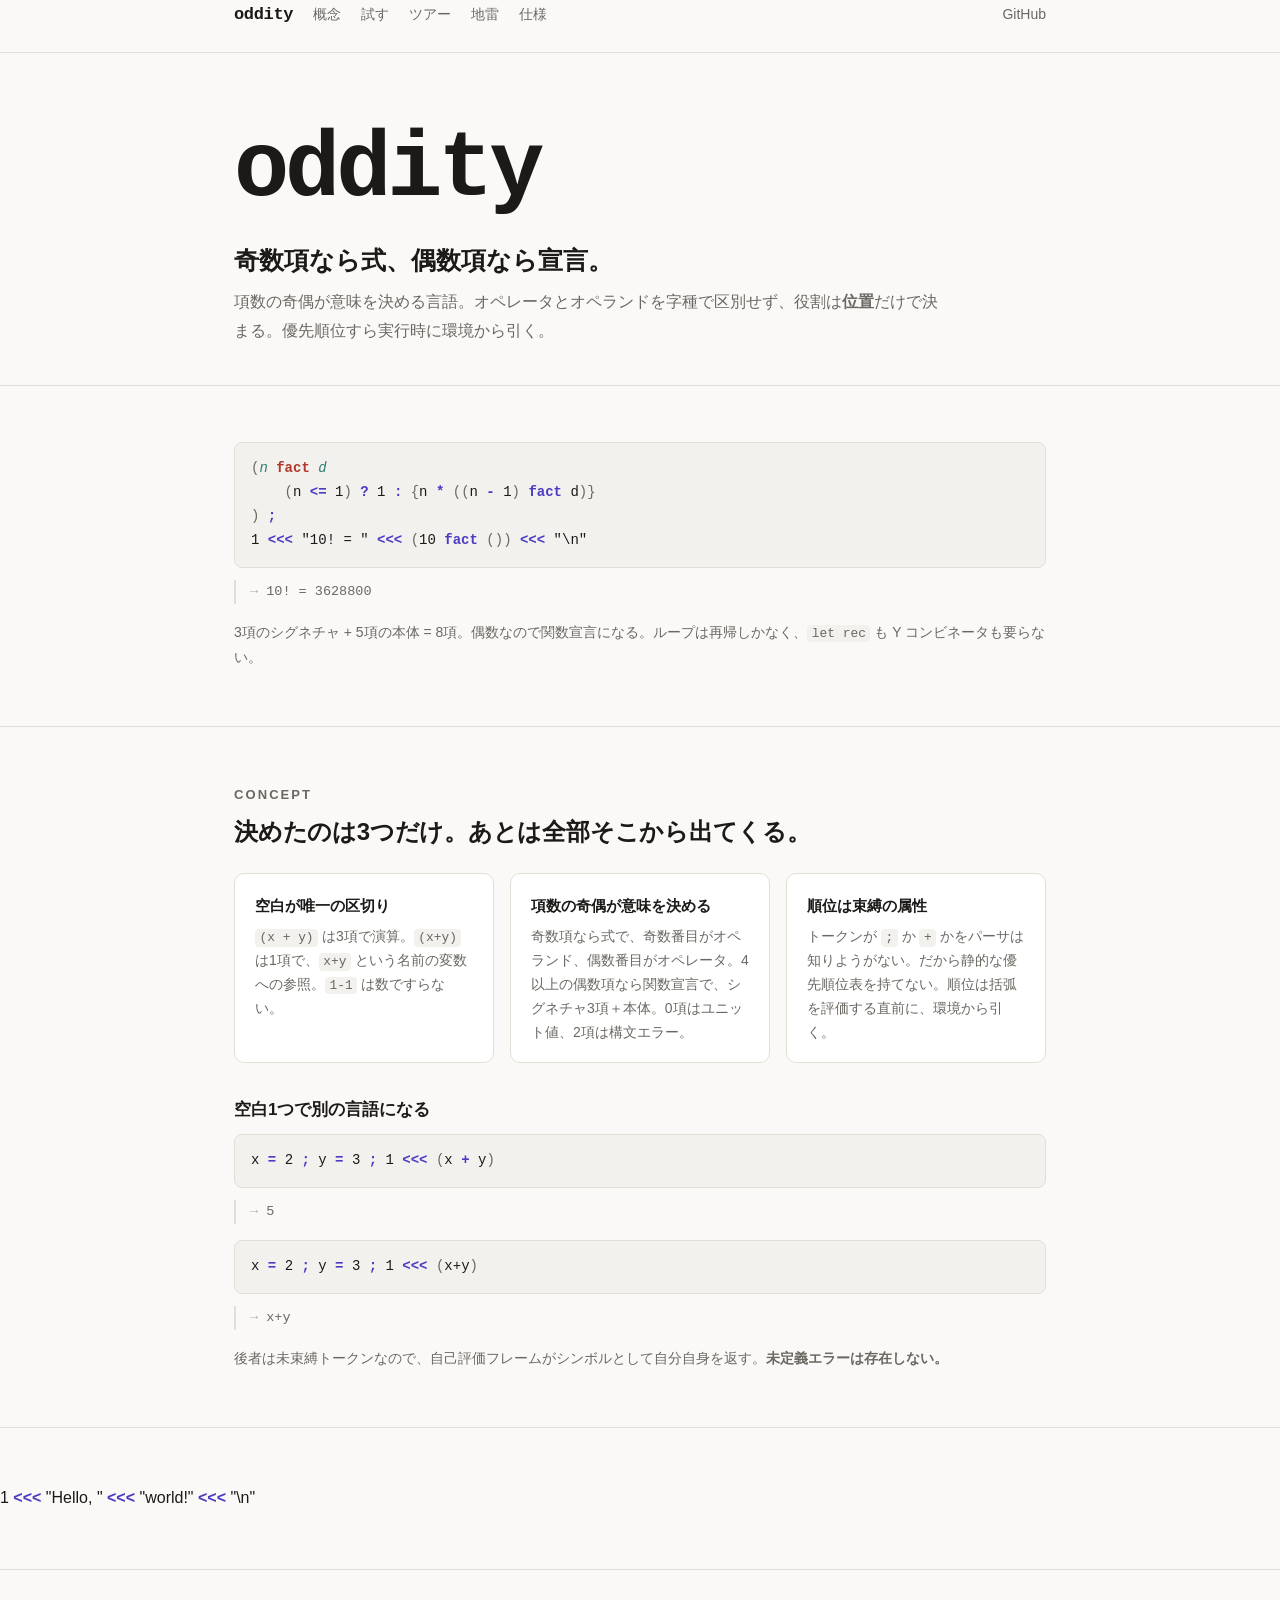
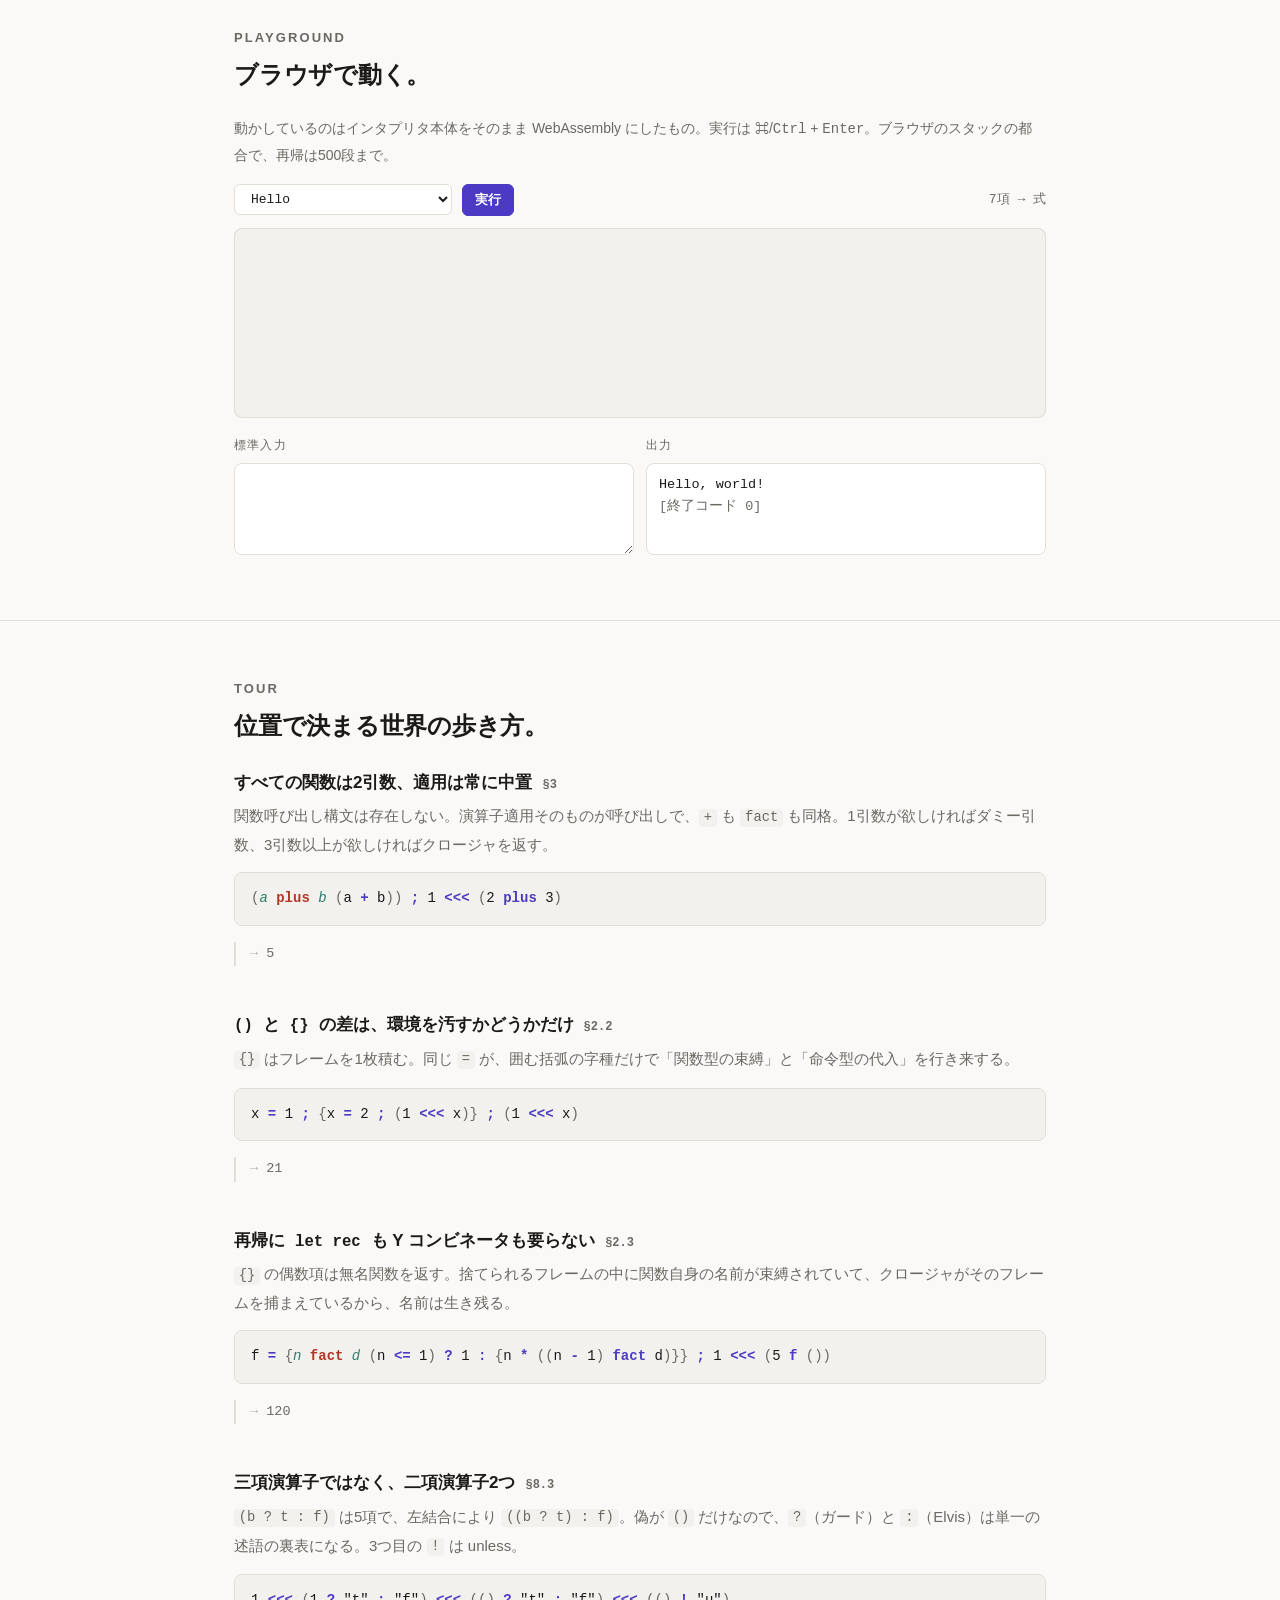
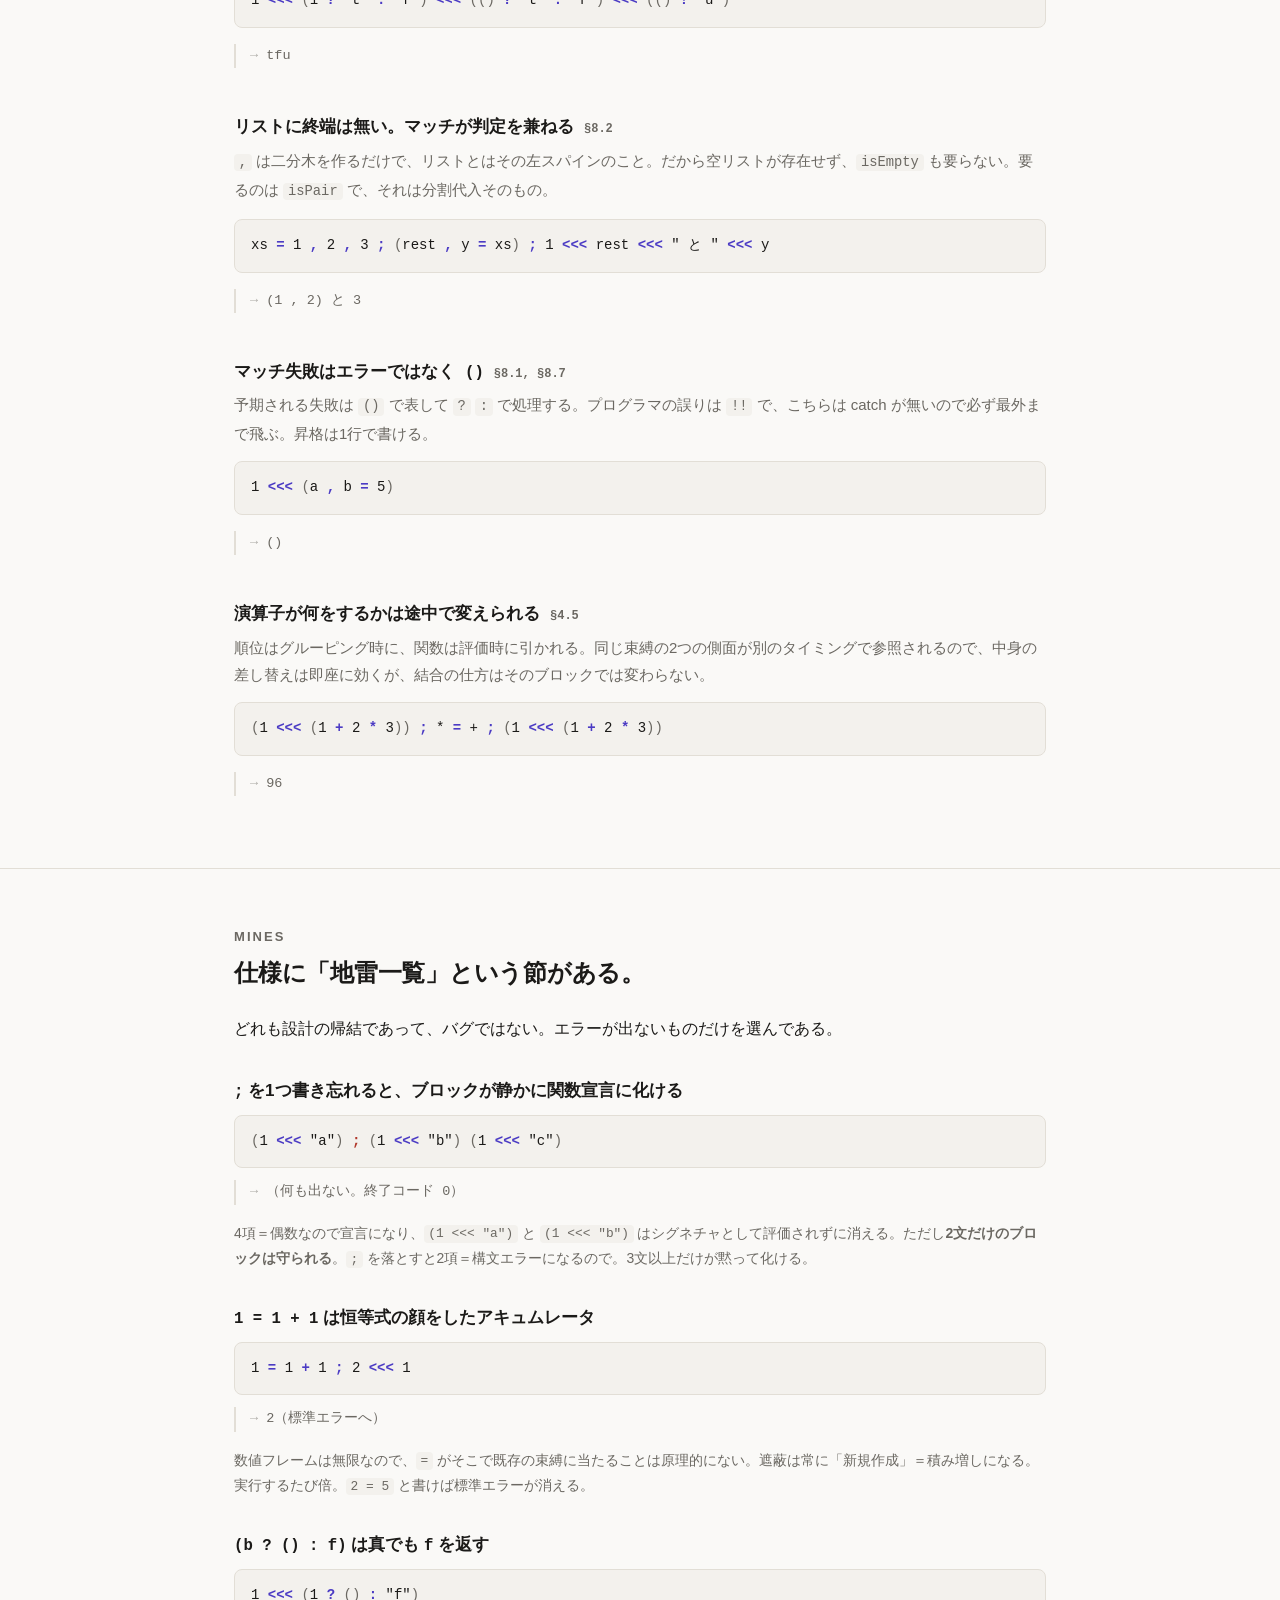
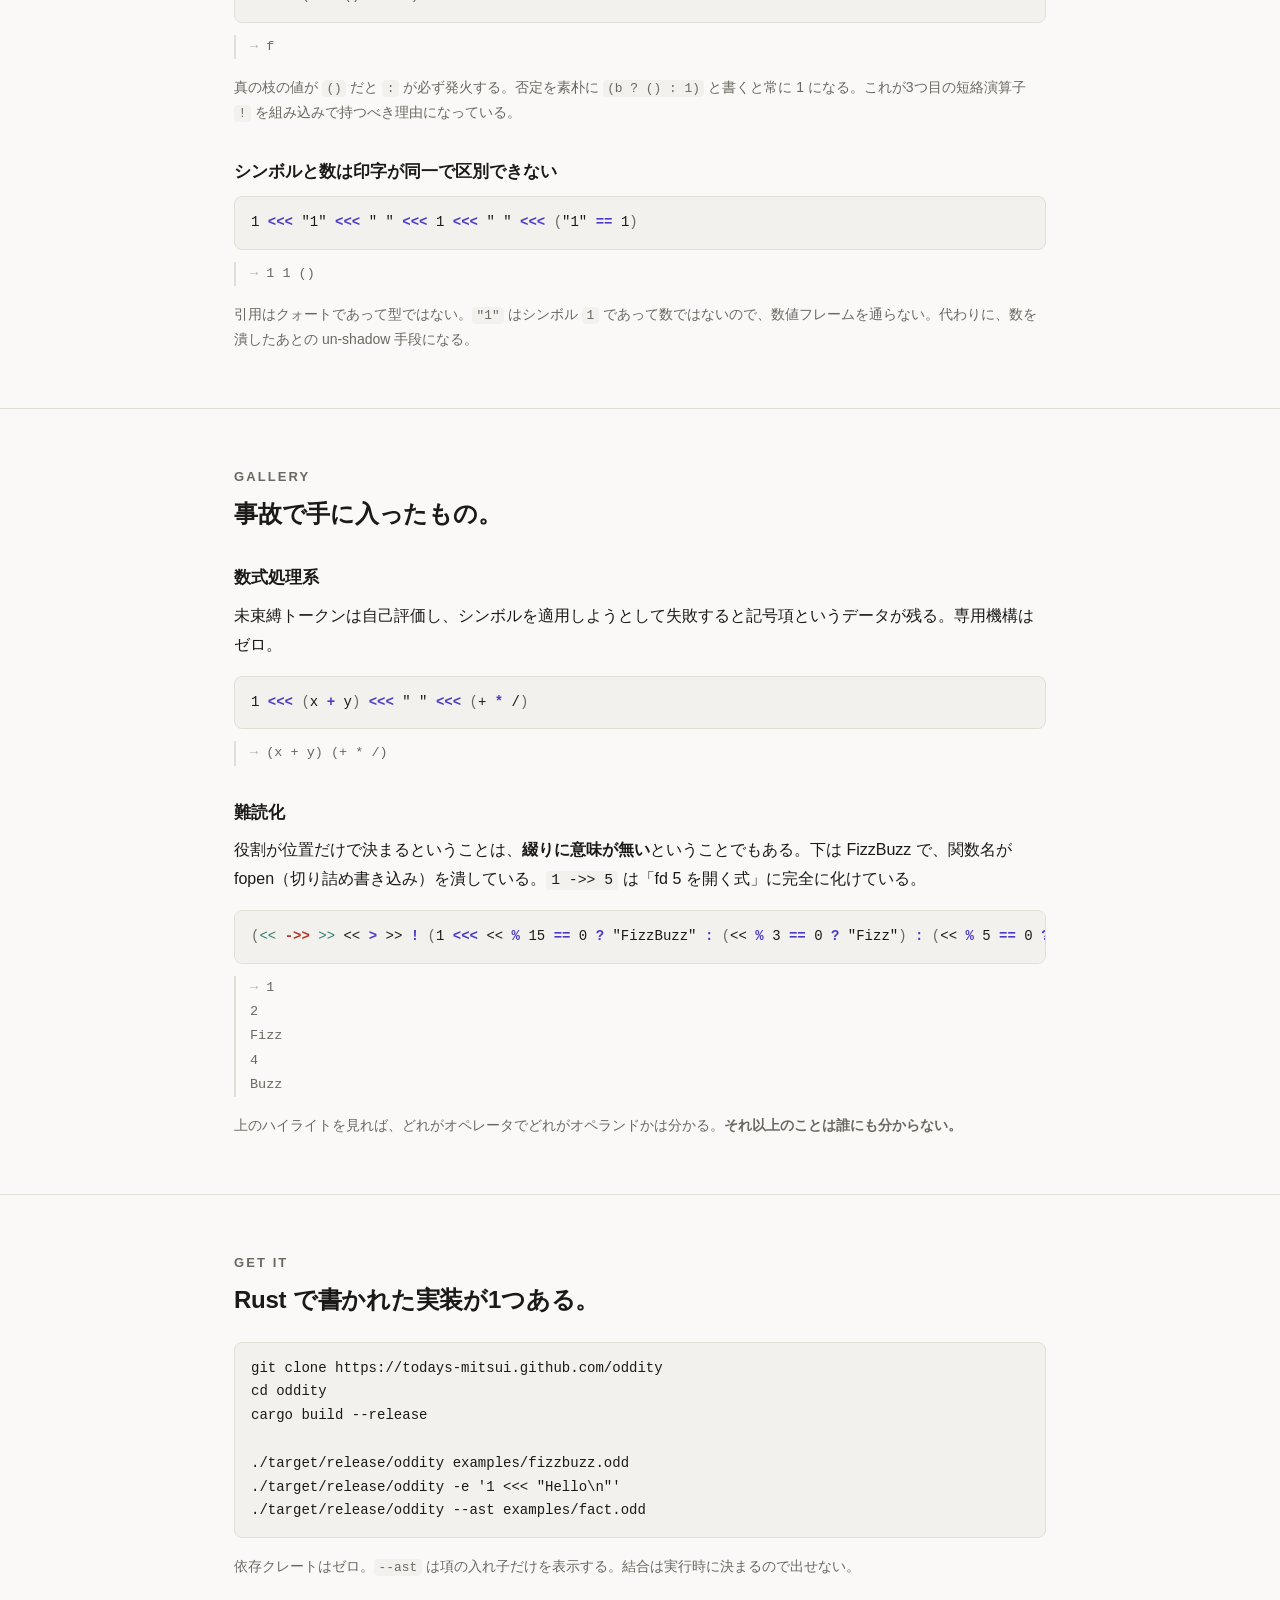
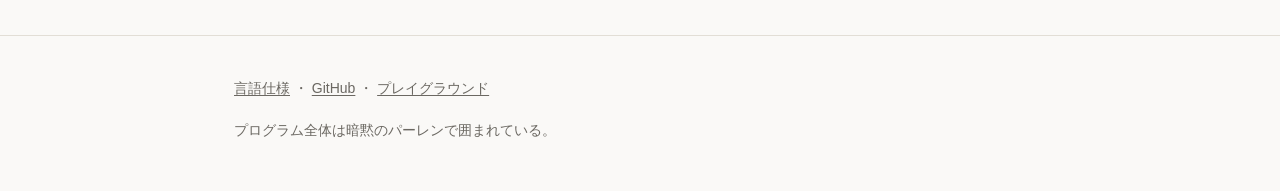
==== docs/index.html @ 889fb7bb "." ====
<!doctype html>
<html lang="ja">
<head>
<meta charset="utf-8">
<meta name="viewport" content="width=device-width, initial-scale=1">
<title>oddity — 奇数項なら式、偶数項なら宣言</title>
<meta name="description" content="項数の奇偶が意味を決めるジョーク言語。オペレータとオペランドを字種で区別せず、役割は位置だけで決まる。ブラウザで動かせます。">
<meta property="og:title" content="oddity">
<meta property="og:description" content="奇数項なら式、偶数項なら宣言。項数の奇偶が意味を決める言語。">
<link rel="stylesheet" href="./style.css">
<link rel="icon" href="data:image/svg+xml,%3Csvg xmlns=%27http://www.w3.org/2000/svg%27 viewBox=%270 0 32 32%27%3E%3Ctext y=%2726%27 font-size=%2728%27 font-family=%27monospace%27%3E%3F%3C/text%3E%3C/svg%3E">
</head>
<body>

<nav><div class="wrap">
  <b>oddity</b>
  <a href="#concept">概念</a>
  <a href="#play">試す</a>
  <a href="#tour">ツアー</a>
  <a href="#mines">地雷</a>
  <a href="./spec.html">仕様</a>
  <span class="spacer"></span>
  <a href="https://github.com/todays-mitsui/oddity" data-repo>GitHub</a>
</div></nav>

<header><div class="wrap">
  <h1>oddity</h1>
  <p class="tagline">奇数項なら式、偶数項なら宣言。</p>
  <p class="sub">項数の奇偶が意味を決める言語。オペレータとオペランドを字種で区別せず、役割は<b>位置</b>だけで決まる。優先順位すら実行時に環境から引く。</p>
</div></header>

<section><div class="wrap">
<pre><code data-odd>(n fact d
    (n &lt;= 1) ? 1 : {n * ((n - 1) fact d)}
) ;
1 &lt;&lt;&lt; "10! = " &lt;&lt;&lt; (10 fact ()) &lt;&lt;&lt; "\n"</code></pre>
<div class="out">10! = 3628800
</div>
<p class="note">3項のシグネチャ + 5項の本体 = 8項。偶数なので関数宣言になる。ループは再帰しかなく、<code>let rec</code> も Y コンビネータも要らない。</p>
</div></section>

<section id="concept"><div class="wrap">
  <h2>Concept</h2>
  <p class="lead">決めたのは3つだけ。あとは全部そこから出てくる。</p>
  <div class="cards">
    <div class="card">
      <h3>空白が唯一の区切り</h3>
      <p><code>(x + y)</code> は3項で演算。<code>(x+y)</code> は1項で、<code>x+y</code> という名前の変数への参照。<code>1-1</code> は数ですらない。</p>
    </div>
    <div class="card">
      <h3>項数の奇偶が意味を決める</h3>
      <p>奇数項なら式で、奇数番目がオペランド、偶数番目がオペレータ。4以上の偶数項なら関数宣言で、シグネチャ3項＋本体。0項はユニット値、2項は構文エラー。</p>
    </div>
    <div class="card">
      <h3>順位は束縛の属性</h3>
      <p>トークンが <code>;</code> か <code>+</code> かをパーサは知りようがない。だから静的な優先順位表を持てない。順位は括弧を評価する直前に、環境から引く。</p>
    </div>
  </div>

  <h3>空白1つで別の言語になる</h3>
<pre><code data-odd>x = 2 ; y = 3 ; 1 &lt;&lt;&lt; (x + y)</code></pre>
<div class="out">5</div>
<pre><code data-odd>x = 2 ; y = 3 ; 1 &lt;&lt;&lt; (x+y)</code></pre>
<div class="out">x+y</div>
<p class="note">後者は未束縛トークンなので、自己評価フレームがシンボルとして自分自身を返す。<b>未定義エラーは存在しない。</b></p>
</div></section>

<section id="hl"><div class="wrap">
  <h2>Highlighting</h2>
  <p class="lead">構文ハイライトは原理的に不可能。ただし1種類だけ例外がある。</p>
  <p>順位が実行時の値である以上、<b>どう結合するか</b>は静的には塗れない。だが<b>役割</b>のほうは、括弧の対応が取れた時点で確定する。このページのコードはすべて、処理系本体のレキサとパーサが返した役割そのままで塗ってある。</p>
  <div class="legend">
    <span class="r0">オペランド</span>
    <span class="r1">オペレータ</span>
    <span class="r2">仮引数</span>
    <span class="r3">関数名</span>
    <span class="r4">構文エラー</span>
  </div>
  <p>だから、こういう事故が目で見える。<code>==</code> の途中に空白を1つ入れると4項＝偶数＝関数宣言になり、シグネチャの2番目が<b>関数名として潰される</b>。構文エラーは出ない。</p>
<pre><code data-odd>1 &lt;&lt;&lt; (a == b)</code></pre>
<div class="out">()</div>
<pre><code data-odd>1 &lt;&lt;&lt; (a = = b)</code></pre>
<div class="out">&lt;fn =&gt;</div>
<p class="note"><code>==</code> <code>!=</code> <code>!!</code> <code>&lt;=</code> <code>&gt;=</code> <code>&lt;&lt;&lt;</code> <code>&gt;&gt;&gt;</code> <code>++</code> <code>|&gt;</code> <code>&amp;&amp;</code> <code>||</code> のすべてが同じ形の地雷を持つ。</p>
</div></section>

<section id="play"><div class="wrap">
  <h2>Playground</h2>
  <p class="lead">ブラウザで動く。</p>
  <p class="note">動かしているのはインタプリタ本体をそのまま WebAssembly にしたもの。実行は <kbd>⌘</kbd>/<kbd>Ctrl</kbd> + <kbd>Enter</kbd>。ブラウザのスタックの都合で、再帰は500段まで。</p>
  <div class="pg">
    <div class="pg-bar">
      <select id="picker"></select>
      <button class="run" id="run" disabled>実行</button>
      <span class="badge" id="badge">読み込み中…</span>
    </div>
    <div class="editor">
      <pre aria-hidden="true"><code id="hl"></code></pre>
      <textarea id="src" spellcheck="false" autocapitalize="off" autocomplete="off"></textarea>
    </div>
    <div class="pg-io">
      <div><label for="stdin">標準入力</label><textarea id="stdin" spellcheck="false"></textarea></div>
      <div><label for="result">出力</label><div class="result" id="result"></div></div>
    </div>
  </div>
</div></section>

<section id="tour"><div class="wrap">
  <h2>Tour</h2>
  <p class="lead">位置で決まる世界の歩き方。</p>
  <div class="tour">
<div><h3>すべての関数は2引数、適用は常に中置 <span>§3</span></h3><p>関数呼び出し構文は存在しない。演算子適用そのものが呼び出しで、<code>+</code> も <code>fact</code> も同格。1引数が欲しければダミー引数、3引数以上が欲しければクロージャを返す。</p><pre><code data-odd>(a plus b (a + b)) ; 1 &lt;&lt;&lt; (2 plus 3)</code></pre>
<div class="out">5</div></div>
<div><h3><code>()</code> と <code>{}</code> の差は、環境を汚すかどうかだけ <span>§2.2</span></h3><p><code>{}</code> はフレームを1枚積む。同じ <code>=</code> が、囲む括弧の字種だけで「関数型の束縛」と「命令型の代入」を行き来する。</p><pre><code data-odd>x = 1 ; {x = 2 ; (1 &lt;&lt;&lt; x)} ; (1 &lt;&lt;&lt; x)</code></pre>
<div class="out">21</div></div>
<div><h3>再帰に <code>let rec</code> も Y コンビネータも要らない <span>§2.3</span></h3><p><code>{}</code> の偶数項は無名関数を返す。捨てられるフレームの中に関数自身の名前が束縛されていて、クロージャがそのフレームを捕まえているから、名前は生き残る。</p><pre><code data-odd>f = {n fact d (n &lt;= 1) ? 1 : {n * ((n - 1) fact d)}} ; 1 &lt;&lt;&lt; (5 f ())</code></pre>
<div class="out">120</div></div>
<div><h3>三項演算子ではなく、二項演算子2つ <span>§8.3</span></h3><p><code>(b ? t : f)</code> は5項で、左結合により <code>((b ? t) : f)</code>。偽が <code>()</code> だけなので、<code>?</code>（ガード）と <code>:</code>（Elvis）は単一の述語の裏表になる。3つ目の <code>!</code> は unless。</p><pre><code data-odd>1 &lt;&lt;&lt; (1 ? "t" : "f") &lt;&lt;&lt; (() ? "t" : "f") &lt;&lt;&lt; (() ! "u")</code></pre>
<div class="out">tfu</div></div>
<div><h3>リストに終端は無い。マッチが判定を兼ねる <span>§8.2</span></h3><p><code>,</code> は二分木を作るだけで、リストとはその左スパインのこと。だから空リストが存在せず、<code>isEmpty</code> も要らない。要るのは <code>isPair</code> で、それは分割代入そのもの。</p><pre><code data-odd>xs = 1 , 2 , 3 ; (rest , y = xs) ; 1 &lt;&lt;&lt; rest &lt;&lt;&lt; " と " &lt;&lt;&lt; y</code></pre>
<div class="out">(1 , 2) と 3</div></div>
<div><h3>マッチ失敗はエラーではなく <code>()</code> <span>§8.1, §8.7</span></h3><p>予期される失敗は <code>()</code> で表して <code>?</code> <code>:</code> で処理する。プログラマの誤りは <code>!!</code> で、こちらは catch が無いので必ず最外まで飛ぶ。昇格は1行で書ける。</p><pre><code data-odd>1 &lt;&lt;&lt; (a , b = 5)</code></pre>
<div class="out">()</div></div>
<div><h3>演算子が何をするかは途中で変えられる <span>§4.5</span></h3><p>順位はグルーピング時に、関数は評価時に引かれる。同じ束縛の2つの側面が別のタイミングで参照されるので、中身の差し替えは即座に効くが、結合の仕方はそのブロックでは変わらない。</p><pre><code data-odd>(1 &lt;&lt;&lt; (1 + 2 * 3)) ; * = + ; (1 &lt;&lt;&lt; (1 + 2 * 3))</code></pre>
<div class="out">96</div></div>
  </div>
</div></section>

<section id="mines"><div class="wrap">
  <h2>Mines</h2>
  <p class="lead">仕様に「地雷一覧」という節がある。</p>
  <p>どれも設計の帰結であって、バグではない。エラーが出ないものだけを選んである。</p>

  <h3><code>;</code> を1つ書き忘れると、ブロックが静かに関数宣言に化ける</h3>
<pre><code data-odd>(1 &lt;&lt;&lt; "a") ; (1 &lt;&lt;&lt; "b") (1 &lt;&lt;&lt; "c")</code></pre>
<div class="out">（何も出ない。終了コード 0）</div>
<p class="note">4項＝偶数なので宣言になり、<code>(1 &lt;&lt;&lt; "a")</code> と <code>(1 &lt;&lt;&lt; "b")</code> はシグネチャとして評価されずに消える。ただし<b>2文だけのブロックは守られる</b>。<code>;</code> を落とすと2項＝構文エラーになるので。3文以上だけが黙って化ける。</p>

  <h3><code>1 = 1 + 1</code> は恒等式の顔をしたアキュムレータ</h3>
<pre><code data-odd>1 = 1 + 1 ; 2 &lt;&lt;&lt; 1</code></pre>
<div class="out">2（標準エラーへ）</div>
<p class="note">数値フレームは無限なので、<code>=</code> がそこで既存の束縛に当たることは原理的にない。遮蔽は常に「新規作成」＝積み増しになる。実行するたび倍。<code>2 = 5</code> と書けば標準エラーが消える。</p>

  <h3><code>(b ? () : f)</code> は真でも <code>f</code> を返す</h3>
<pre><code data-odd>1 &lt;&lt;&lt; (1 ? () : "f")</code></pre>
<div class="out">f</div>
<p class="note">真の枝の値が <code>()</code> だと <code>:</code> が必ず発火する。否定を素朴に <code>(b ? () : 1)</code> と書くと常に 1 になる。これが3つ目の短絡演算子 <code>!</code> を組み込みで持つべき理由になっている。</p>

  <h3>シンボルと数は印字が同一で区別できない</h3>
<pre><code data-odd>1 &lt;&lt;&lt; "1" &lt;&lt;&lt; " " &lt;&lt;&lt; 1 &lt;&lt;&lt; " " &lt;&lt;&lt; ("1" == 1)</code></pre>
<div class="out">1 1 ()</div>
<p class="note">引用はクォートであって型ではない。<code>"1"</code> はシンボル <code>1</code> であって数ではないので、数値フレームを通らない。代わりに、数を潰したあとの un-shadow 手段になる。</p>
</div></section>

<section id="gallery"><div class="wrap">
  <h2>Gallery</h2>
  <p class="lead">事故で手に入ったもの。</p>

  <h3>数式処理系</h3>
  <p>未束縛トークンは自己評価し、シンボルを適用しようとして失敗すると記号項というデータが残る。専用機構はゼロ。</p>
<pre><code data-odd>1 &lt;&lt;&lt; (x + y) &lt;&lt;&lt; " " &lt;&lt;&lt; (+ * /)</code></pre>
<div class="out">(x + y) (+ * /)</div>
<h3>難読化</h3>
  <p>役割が位置だけで決まるということは、<b>綴りに意味が無い</b>ということでもある。下は FizzBuzz で、関数名が fopen（切り詰め書き込み）を潰している。<code>1 -&gt;&gt; 5</code> は「fd 5 を開く式」に完全に化けている。</p>
<pre><code data-odd>(&lt;&lt; -&gt;&gt; &gt;&gt; &lt;&lt; &gt; &gt;&gt; ! (1 &lt;&lt;&lt; &lt;&lt; % 15 == 0 ? "FizzBuzz" : (&lt;&lt; % 3 == 0 ? "Fizz") : (&lt;&lt; % 5 == 0 ? "Buzz") : &lt;&lt; &lt;&lt;&lt; "\n" ; &lt;&lt; + 1 -&gt;&gt; &gt;&gt;)) ; 1 -&gt;&gt; 5</code></pre>
<div class="out">1
2
Fizz
4
Buzz
</div>
<p class="note">上のハイライトを見れば、どれがオペレータでどれがオペランドかは分かる。<b>それ以上のことは誰にも分からない。</b></p>
</div></section>

<section id="get"><div class="wrap">
  <h2>Get it</h2>
  <p class="lead">Rust で書かれた実装が1つある。</p>
  <pre><code>git clone <span data-repo-text>https://github.com/todays-mitsui/oddity</span>
cd oddity
cargo build --release

./target/release/oddity examples/fizzbuzz.odd
./target/release/oddity -e '1 &lt;&lt;&lt; "Hello\n"'
./target/release/oddity --ast examples/fact.odd</code></pre>
  <p class="note">依存クレートはゼロ。<code>--ast</code> は項の入れ子だけを表示する。結合は実行時に決まるので出せない。</p>
</div></section>

<footer><div class="wrap">
  <p><a href="./spec.html">言語仕様</a> ・ <a href="https://github.com/todays-mitsui/oddity" data-repo>GitHub</a> ・ <a href="#play">プレイグラウンド</a></p>
  <p>プログラム全体は暗黙のパーレンで囲まれている。</p>
</div></footer>

<script src="./app.js"></script>
</body>
</html>
---- docs/style.css ----
/* oddity — 公式サイト
   配色は「役割は位置だけで決まる」に合わせて、役割ごとに1色だけ与える。 */

:root {
  --bg: #faf9f7;
  --bg-raised: #ffffff;
  --bg-code: #f3f1ed;
  --fg: #1b1a18;
  --fg-dim: #6b6862;
  --line: #e2ded6;

  --operand: #1b1a18;
  --operator: #4b3bc4;
  --name: #b0372a;
  --param: #2f7d6f;
  --error: #d13b2e;
  --accent: #4b3bc4;

  --mono: ui-monospace, SFMono-Regular, "SF Mono", Menlo, Consolas, monospace;
  --sans: -apple-system, BlinkMacSystemFont, "Hiragino Sans", "Noto Sans JP", sans-serif;
}

@media (prefers-color-scheme: dark) {
  :root {
    --bg: #131417;
    --bg-raised: #1a1c21;
    --bg-code: #1e2027;
    --fg: #e6e4e0;
    --fg-dim: #9a968e;
    --line: #2c2f36;

    --operand: #e6e4e0;
    --operator: #a99bff;
    --name: #ff8f7a;
    --param: #6fd3bd;
    --error: #ff6b5a;
    --accent: #a99bff;
  }
}

* { box-sizing: border-box; }

body {
  margin: 0;
  background: var(--bg);
  color: var(--fg);
  font-family: var(--sans);
  font-size: 16px;
  line-height: 1.8;
  -webkit-font-smoothing: antialiased;
}

.wrap { max-width: 860px; margin: 0 auto; padding: 0 24px; }

a { color: var(--accent); text-decoration-thickness: 1px; text-underline-offset: 2px; }

/* ---- nav ---- */

nav {
  position: sticky; top: 0; z-index: 10;
  background: color-mix(in srgb, var(--bg) 88%, transparent);
  backdrop-filter: blur(8px);
  border-bottom: 1px solid var(--line);
}
nav .wrap { display: flex; gap: 20px; align-items: baseline; height: 52px; }
nav b { font-family: var(--mono); font-size: 17px; letter-spacing: -.02em; }
nav a { color: var(--fg-dim); text-decoration: none; font-size: 14px; }
nav a:hover { color: var(--accent); }
nav .spacer { flex: 1; }

/* ---- hero ---- */

header { padding: 72px 0 40px; border-bottom: 1px solid var(--line); }
h1 {
  font-family: var(--mono);
  font-size: clamp(48px, 11vw, 92px);
  line-height: 1;
  margin: 0 0 24px;
  letter-spacing: -.045em;
}
.tagline { font-size: clamp(19px, 3.4vw, 25px); line-height: 1.55; margin: 0 0 8px; font-weight: 600; }
.sub { color: var(--fg-dim); margin: 0; max-width: 44em; }

/* ---- 見出し ---- */

section { padding: 56px 0; border-bottom: 1px solid var(--line); }
h2 {
  font-size: 13px; font-weight: 700; letter-spacing: .16em; text-transform: uppercase;
  color: var(--fg-dim); margin: 0 0 8px;
}
h2 + .lead { font-size: 24px; font-weight: 700; line-height: 1.45; margin: 0 0 24px; letter-spacing: -.01em; }
h3 { font-size: 17px; margin: 32px 0 8px; }
p { margin: 0 0 16px; }
p:last-child { margin-bottom: 0; }

/* ---- コード ---- */

pre, code { font-family: var(--mono); }
code { font-size: .92em; }
p code, li code, td code {
  background: var(--bg-code); padding: .1em .35em; border-radius: 4px;
}
pre {
  background: var(--bg-code);
  border: 1px solid var(--line);
  border-radius: 8px;
  padding: 14px 16px;
  overflow-x: auto;
  margin: 0 0 16px;
  line-height: 1.7;
  font-size: 14px;
  tab-size: 4;
}
pre code { background: none; padding: 0; font-size: inherit; }

/* 位置で決まる役割 (§0) */
.r0 { color: var(--operand); }
.r1 { color: var(--operator); font-weight: 600; }
.r2 { color: var(--param); font-style: italic; }
.r3 { color: var(--name); font-weight: 700; }
.r4 { color: var(--error); text-decoration: underline wavy var(--error); text-underline-offset: 3px; }
.bracket { color: var(--fg-dim); }
.comment { color: var(--fg-dim); font-style: italic; }

.out {
  border-left: 2px solid var(--line);
  padding-left: 14px; margin: -4px 0 16px;
  color: var(--fg-dim); font-family: var(--mono); font-size: 13.5px;
  white-space: pre-wrap;
}
.out::before { content: "→ "; opacity: .5; }

/* ---- 凡例 ---- */

.legend { display: flex; flex-wrap: wrap; gap: 8px 20px; font-family: var(--mono); font-size: 13px; margin: 0 0 20px; }
.legend b { font-weight: inherit; }

/* ---- カード ---- */

.cards { display: grid; gap: 16px; grid-template-columns: repeat(auto-fit, minmax(240px, 1fr)); }
.card {
  background: var(--bg-raised); border: 1px solid var(--line); border-radius: 10px; padding: 18px 20px;
}
.card h3 { margin: 0 0 6px; font-size: 15px; }
.card p { font-size: 14px; color: var(--fg-dim); line-height: 1.7; }

.tour { display: grid; gap: 28px; }
.tour > div { display: grid; gap: 4px; }
.tour h3 { margin: 0; display: flex; align-items: baseline; gap: 10px; }
.tour h3 span { font-family: var(--mono); font-size: 12px; color: var(--fg-dim); }
.tour p { font-size: 15px; color: var(--fg-dim); margin: 0 0 10px; }

/* ---- プレイグラウンド ---- */

.pg { display: grid; gap: 12px; }
.pg-bar { display: flex; gap: 10px; align-items: center; flex-wrap: wrap; }
.pg-bar select, .pg-bar button {
  font-family: var(--mono); font-size: 13px;
  border: 1px solid var(--line); border-radius: 6px;
  background: var(--bg-raised); color: var(--fg);
  padding: 6px 12px; cursor: pointer;
}
.pg-bar button.run { background: var(--accent); border-color: var(--accent); color: #fff; font-weight: 700; }
@media (prefers-color-scheme: dark) { .pg-bar button.run { color: #16141f; } }
.pg-bar .badge {
  margin-left: auto; font-family: var(--mono); font-size: 13px; color: var(--fg-dim);
}
.pg-bar .badge.err { color: var(--error); }

.editor { position: relative; font-family: var(--mono); font-size: 14px; line-height: 1.7; }
.editor pre, .editor textarea {
  margin: 0; padding: 14px 16px; border: 1px solid var(--line); border-radius: 8px;
  font: inherit; line-height: inherit; white-space: pre-wrap; word-break: break-word;
  min-height: 190px; width: 100%;
}
.editor pre { background: var(--bg-code); overflow: hidden; }
.editor textarea {
  position: absolute; inset: 0; resize: none;
  background: transparent; color: transparent; caret-color: var(--fg);
  overflow: hidden;
}
.editor textarea::selection { background: color-mix(in srgb, var(--accent) 30%, transparent); }
.editor textarea:focus { outline: 2px solid var(--accent); outline-offset: 1px; }

.pg-io { display: grid; gap: 12px; grid-template-columns: 1fr 1fr; }
@media (max-width: 640px) { .pg-io { grid-template-columns: 1fr; } }
.pg-io label { font-size: 12px; letter-spacing: .1em; text-transform: uppercase; color: var(--fg-dim); }
.pg-io textarea, .pg-io .result {
  width: 100%; min-height: 92px; font-family: var(--mono); font-size: 13.5px; line-height: 1.65;
  border: 1px solid var(--line); border-radius: 8px; padding: 10px 12px;
  background: var(--bg-raised); color: var(--fg); white-space: pre-wrap; word-break: break-word;
  margin-top: 4px;
}
.result .stderr { color: var(--error); }
.result .meta { color: var(--fg-dim); }

/* ---- 表 ---- */

table { border-collapse: collapse; width: 100%; font-size: 14px; margin: 0 0 16px; }
th, td { text-align: left; padding: 7px 12px; border-bottom: 1px solid var(--line); vertical-align: top; }
th { font-size: 12px; letter-spacing: .08em; text-transform: uppercase; color: var(--fg-dim); font-weight: 600; }

ul { padding-left: 1.3em; margin: 0 0 16px; }
li { margin: 0 0 6px; }

footer { padding: 40px 0 64px; color: var(--fg-dim); font-size: 14px; }
footer a { color: var(--fg-dim); }

.note { font-size: 14px; color: var(--fg-dim); }
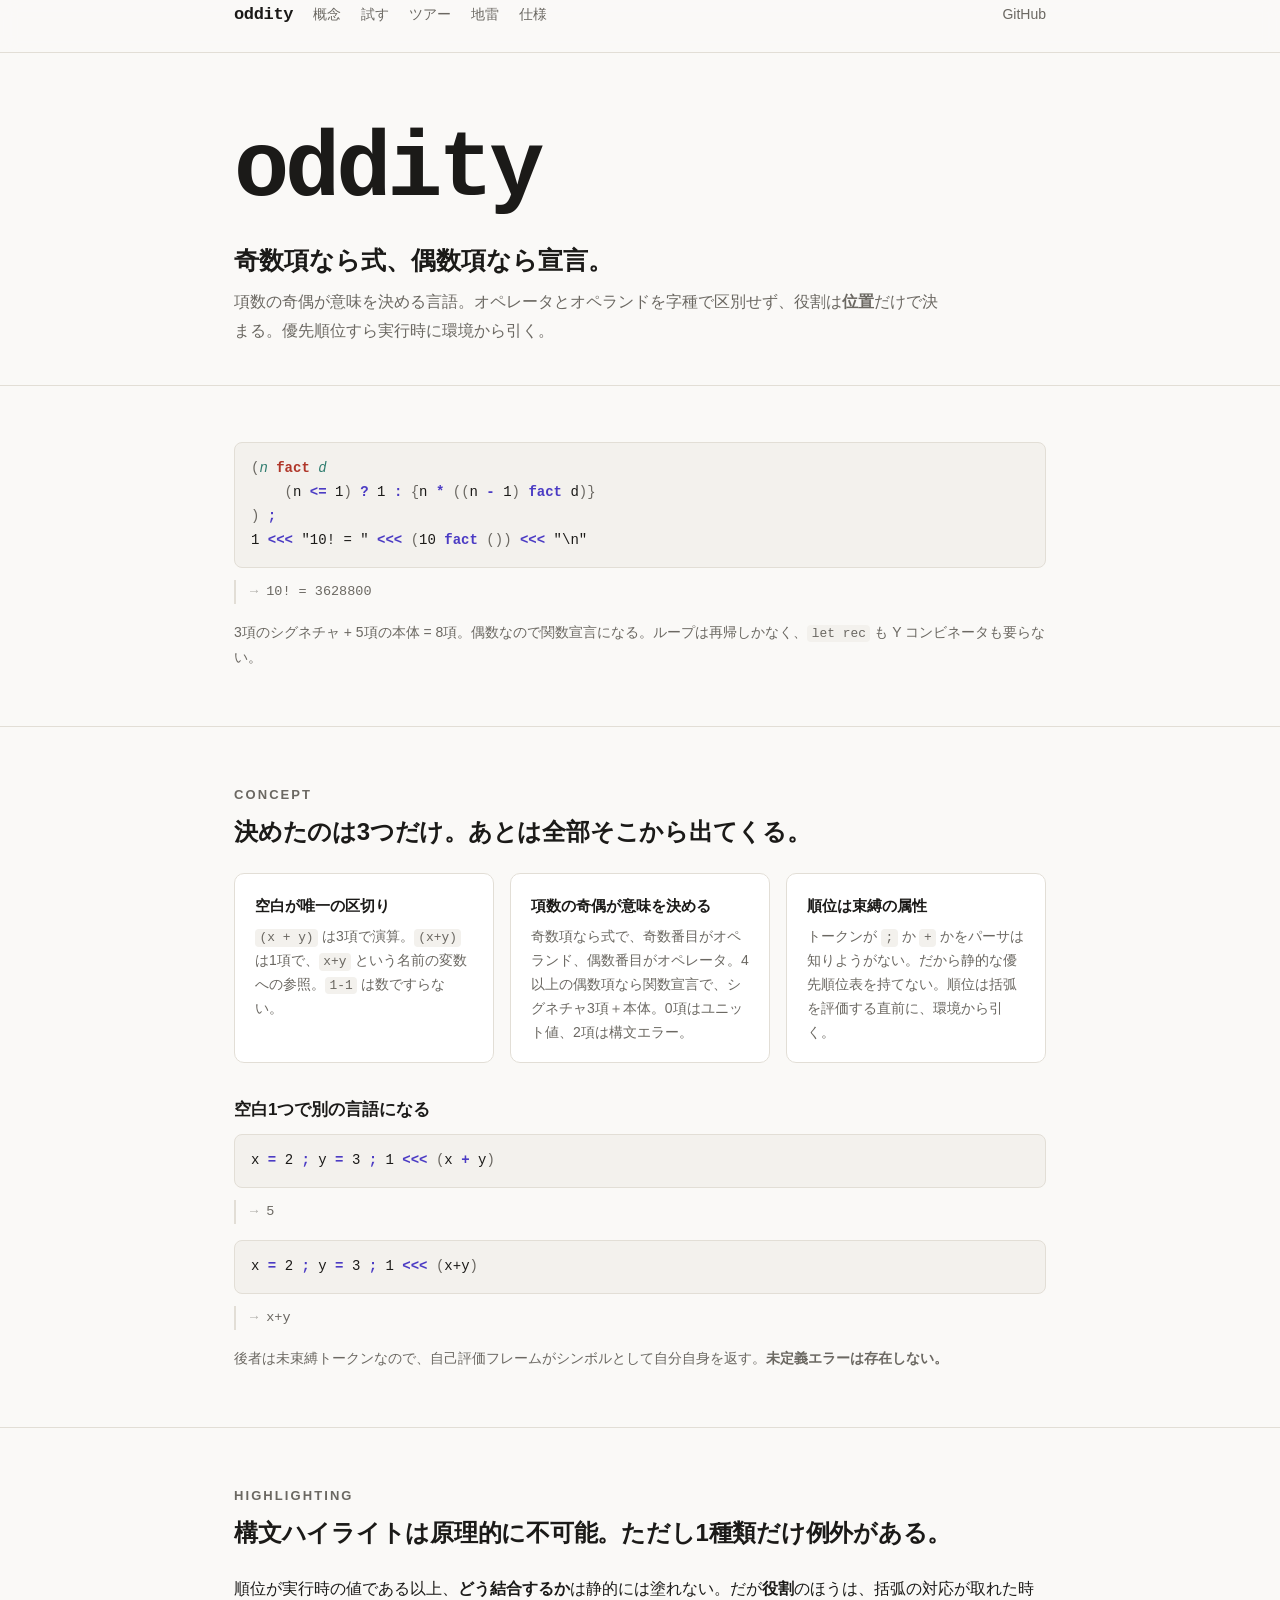
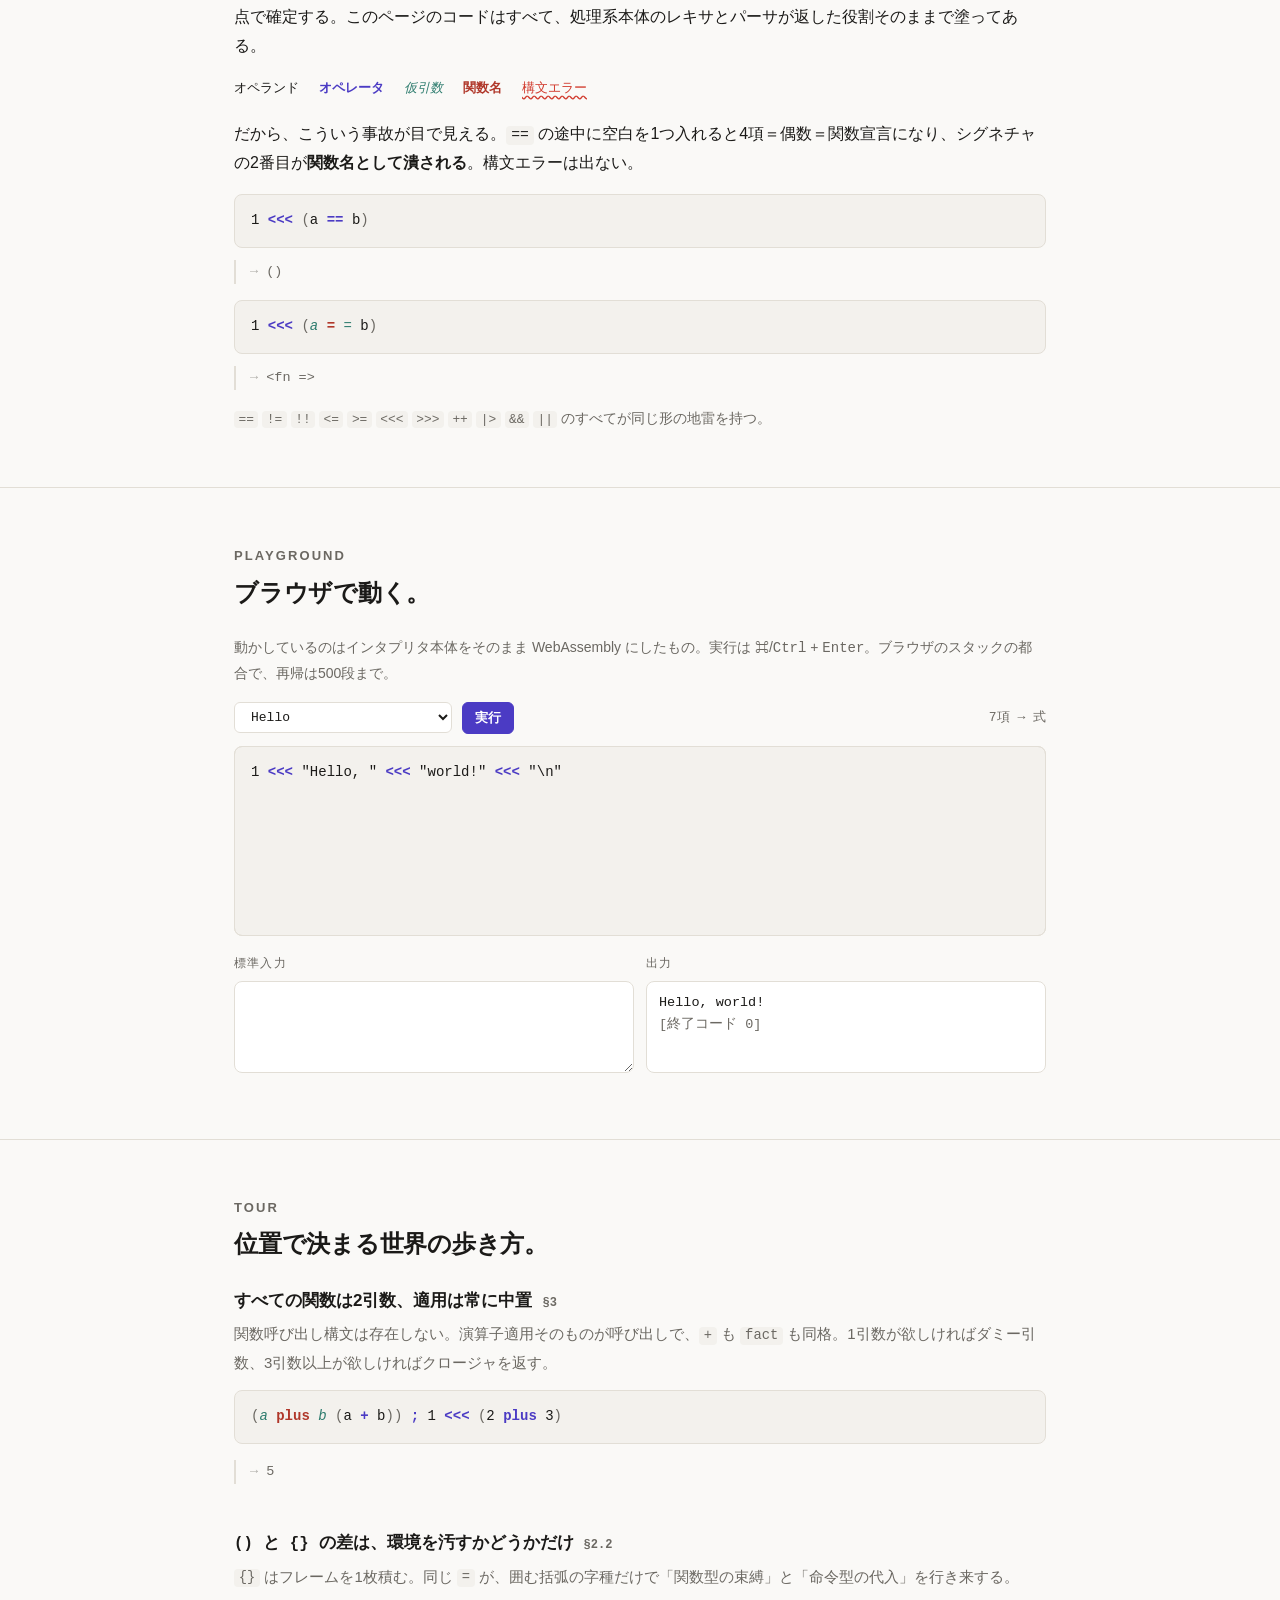
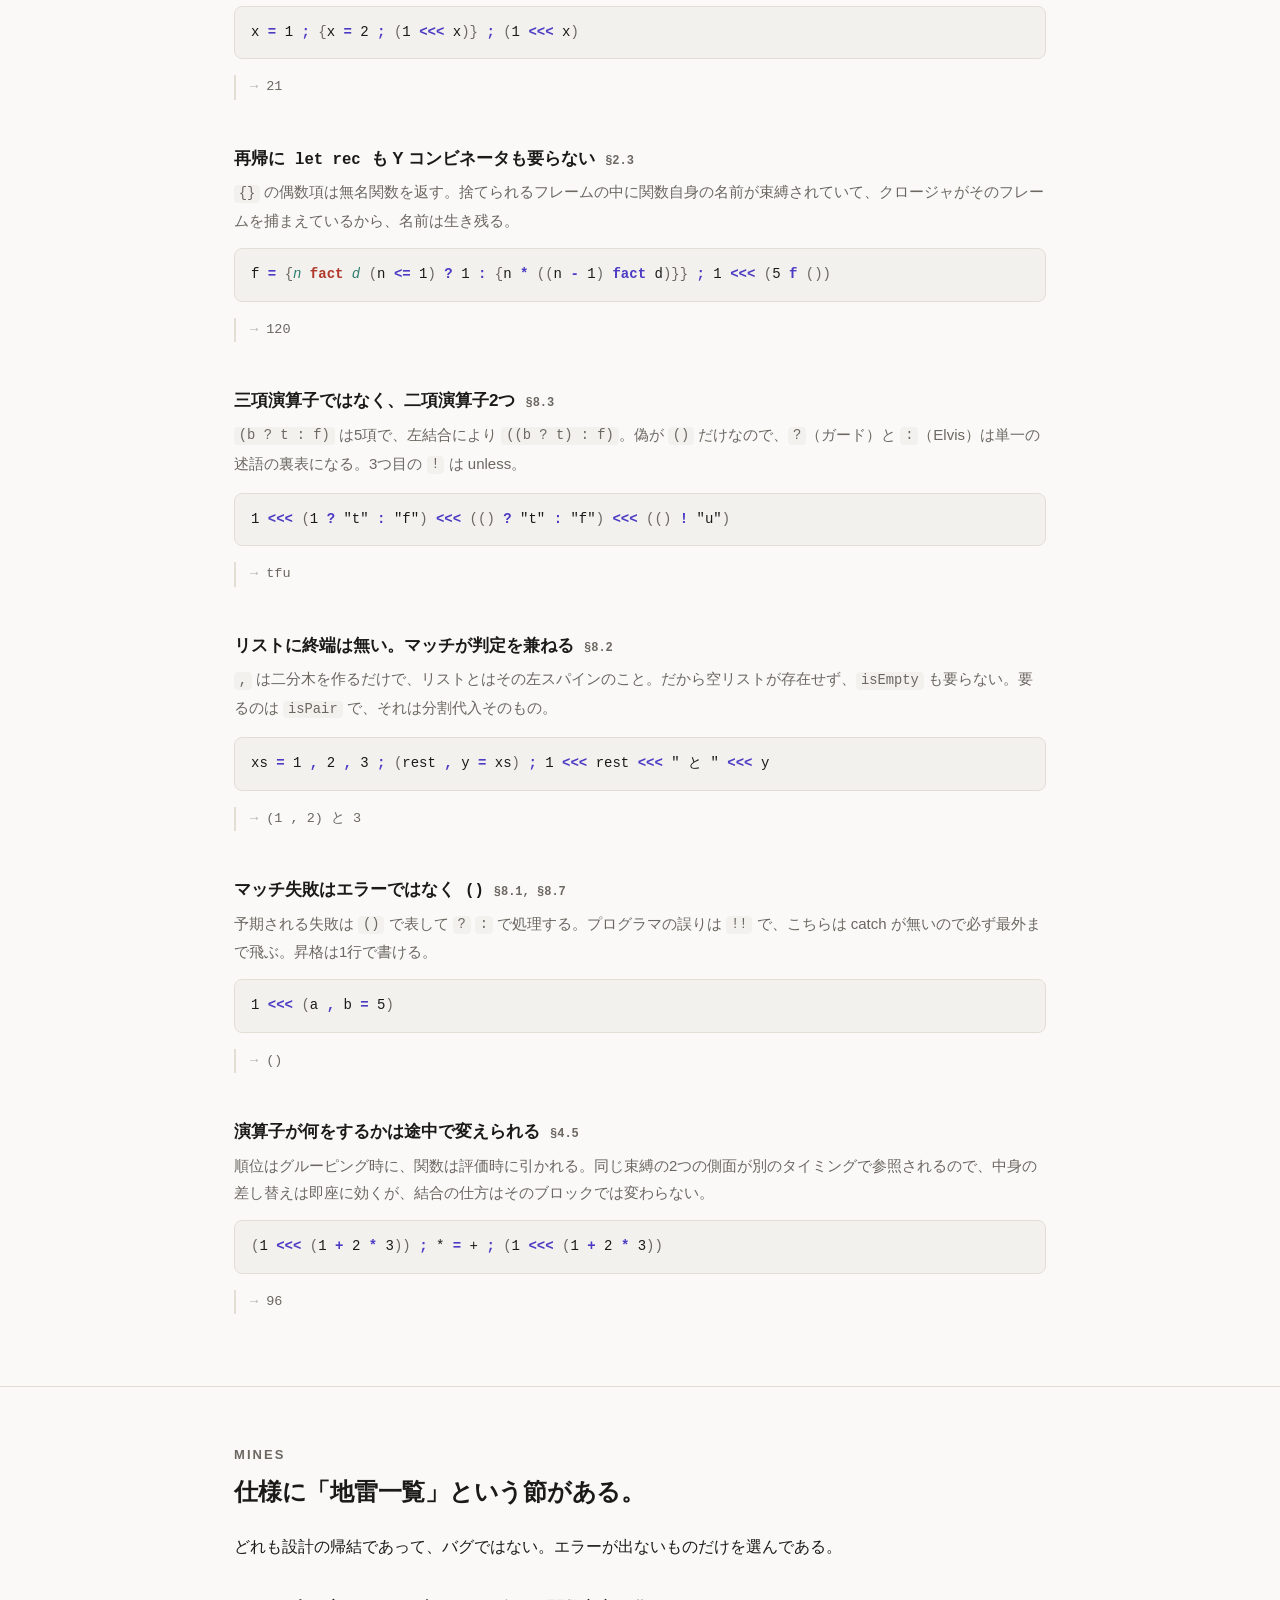
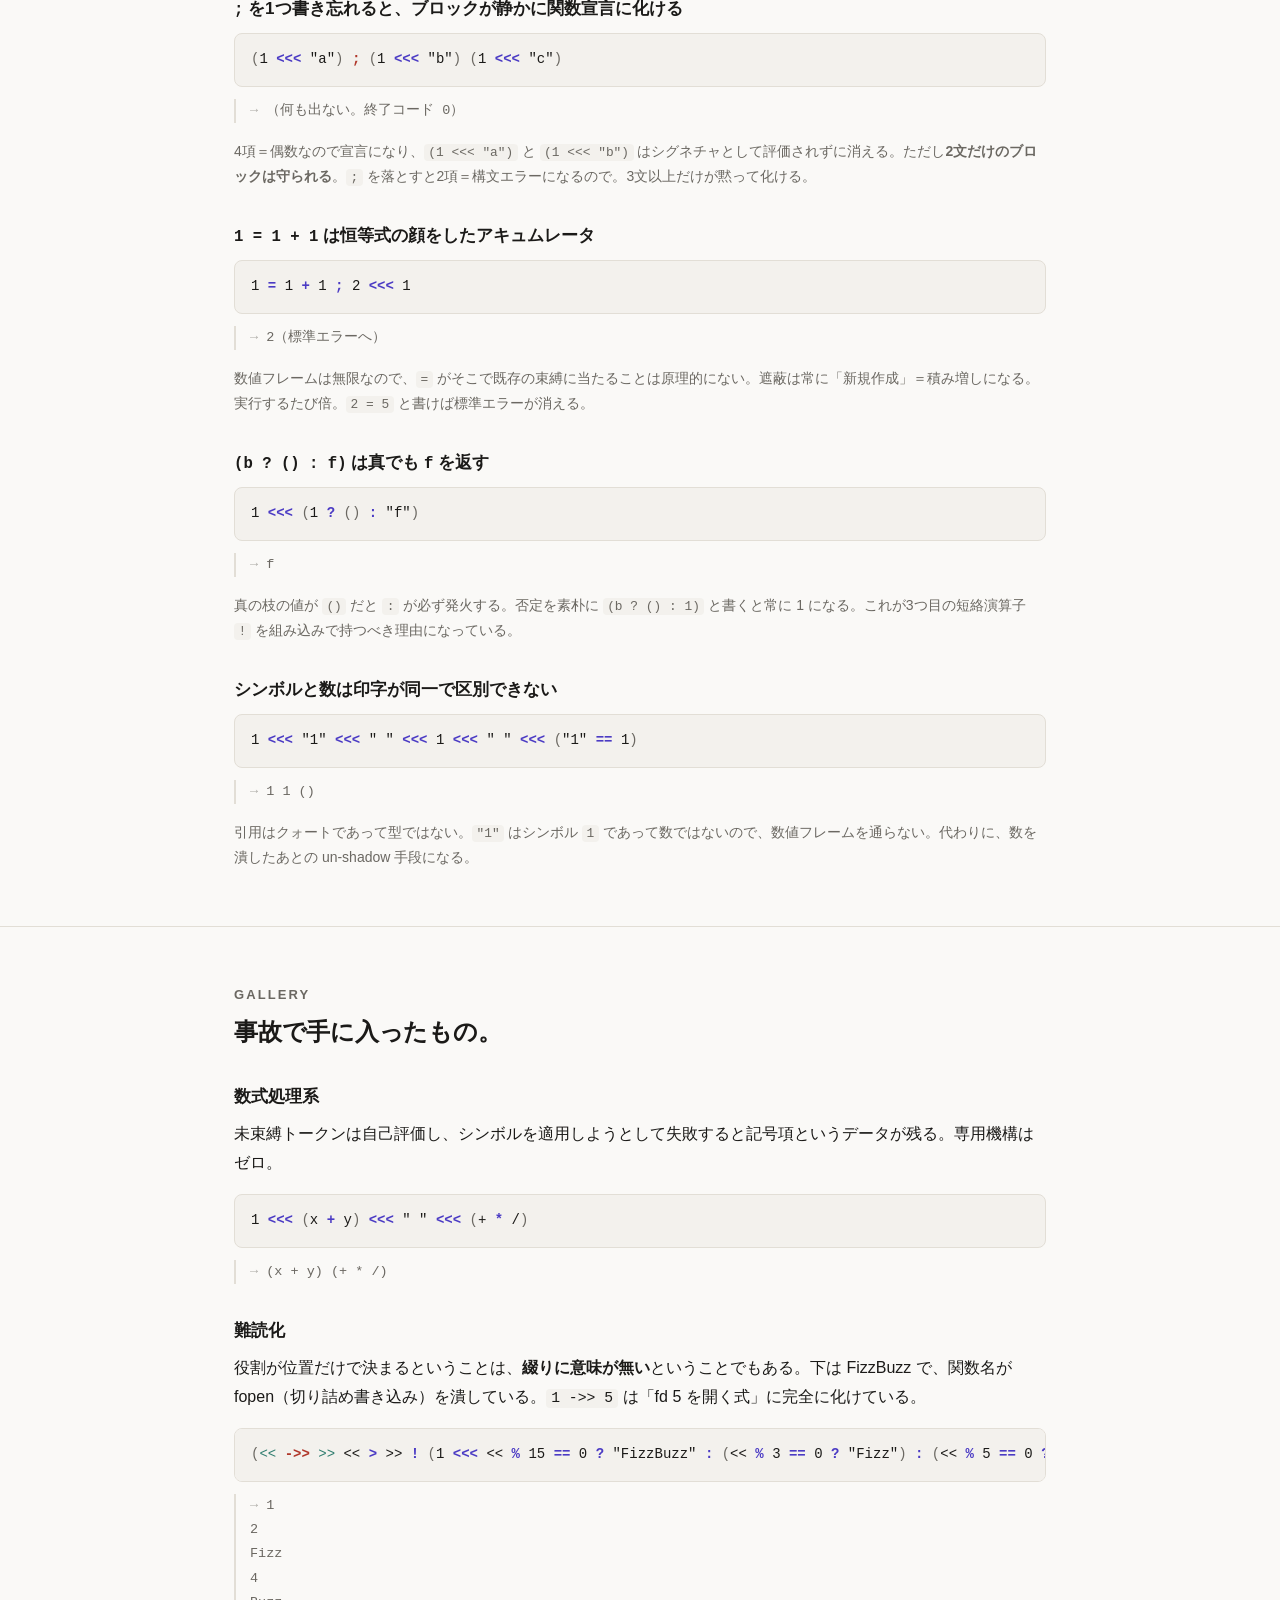
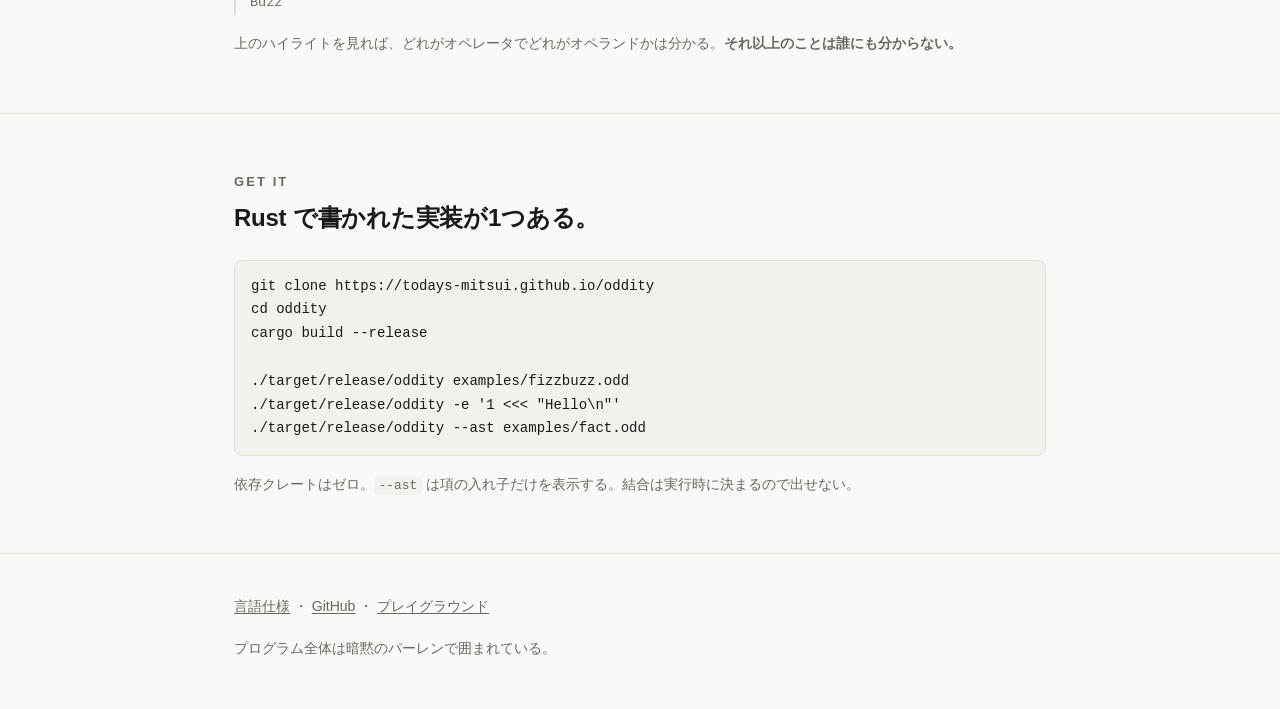
==== commit 2da557fe: "." ====
--- a/docs/index.html
+++ b/docs/index.html
@@ -65,7 +65,7 @@
 <p class="note">後者は未束縛トークンなので、自己評価フレームがシンボルとして自分自身を返す。<b>未定義エラーは存在しない。</b></p>
 </div></section>
 
-<section id="hl"><div class="wrap">
+<section id="highlighting"><div class="wrap">
   <h2>Highlighting</h2>
   <p class="lead">構文ハイライトは原理的に不可能。ただし1種類だけ例外がある。</p>
   <p>順位が実行時の値である以上、<b>どう結合するか</b>は静的には塗れない。だが<b>役割</b>のほうは、括弧の対応が取れた時点で確定する。このページのコードはすべて、処理系本体のレキサとパーサが返した役割そのままで塗ってある。</p>
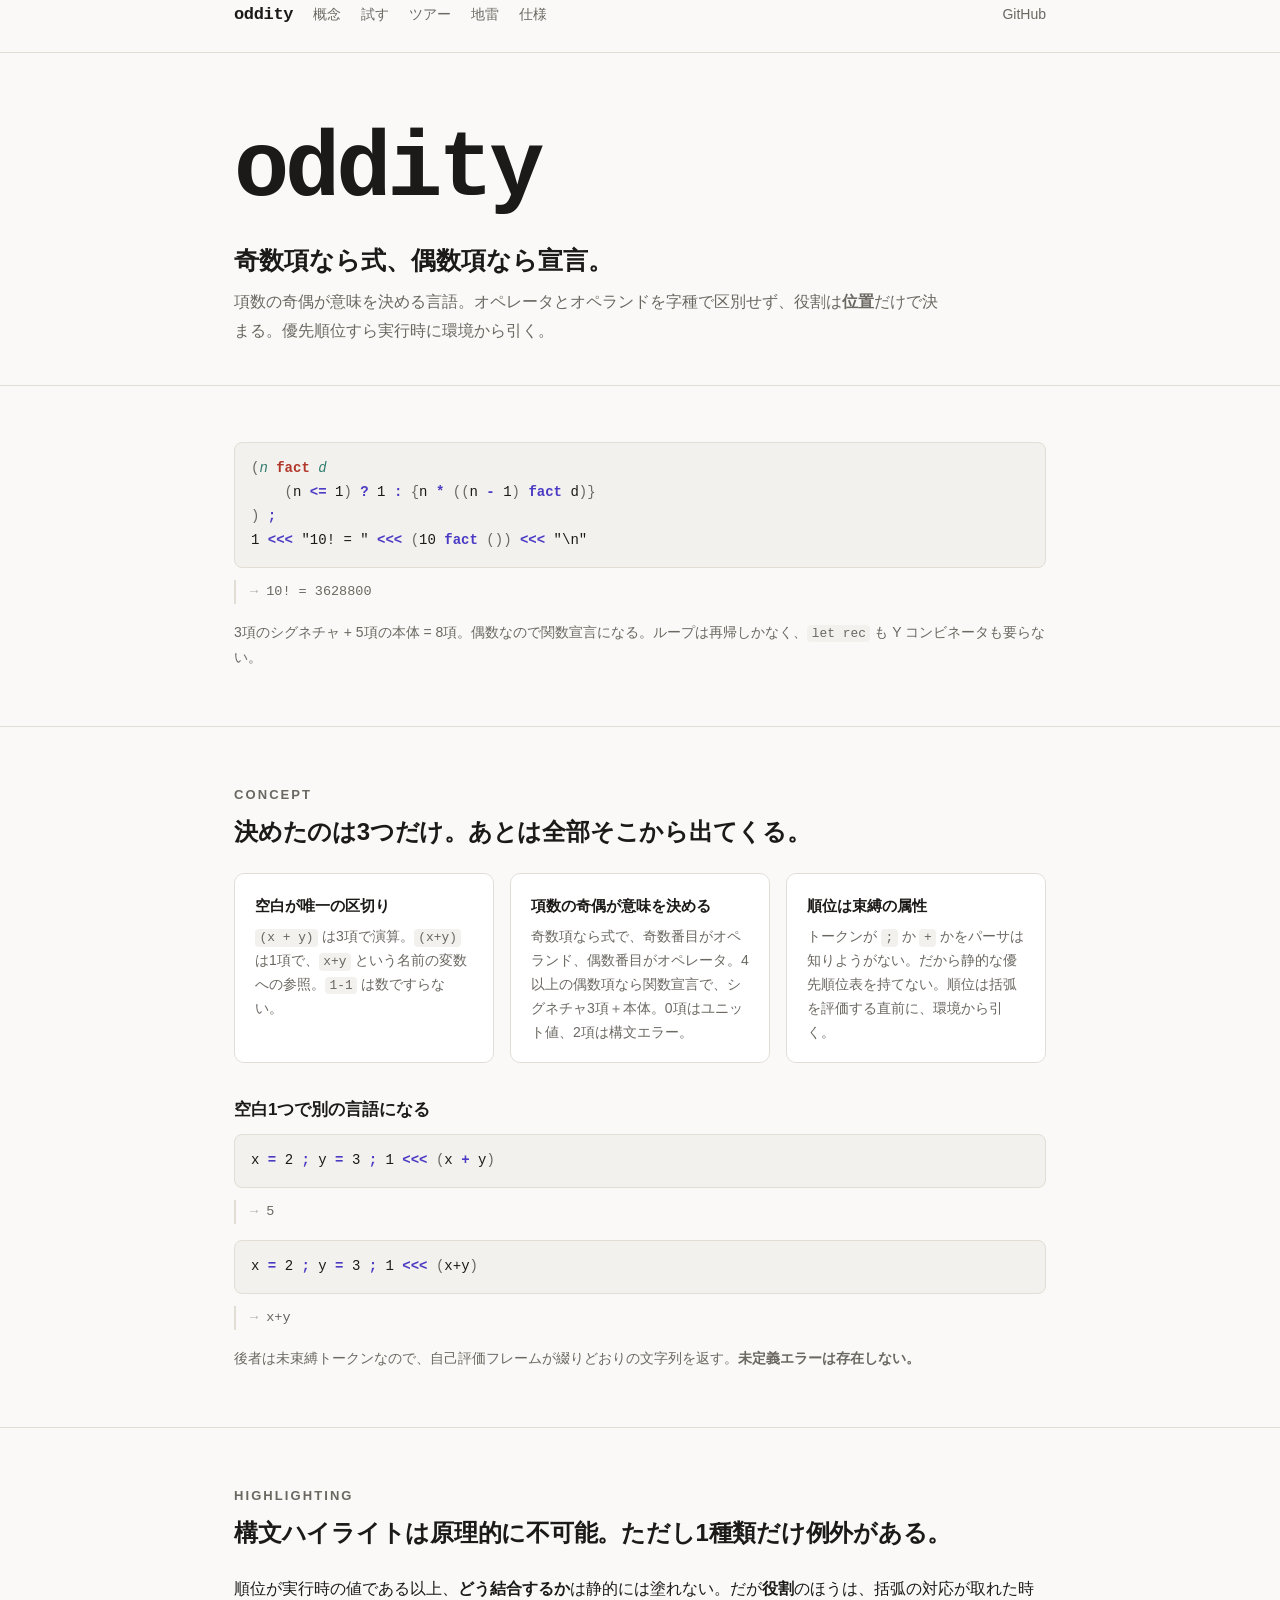
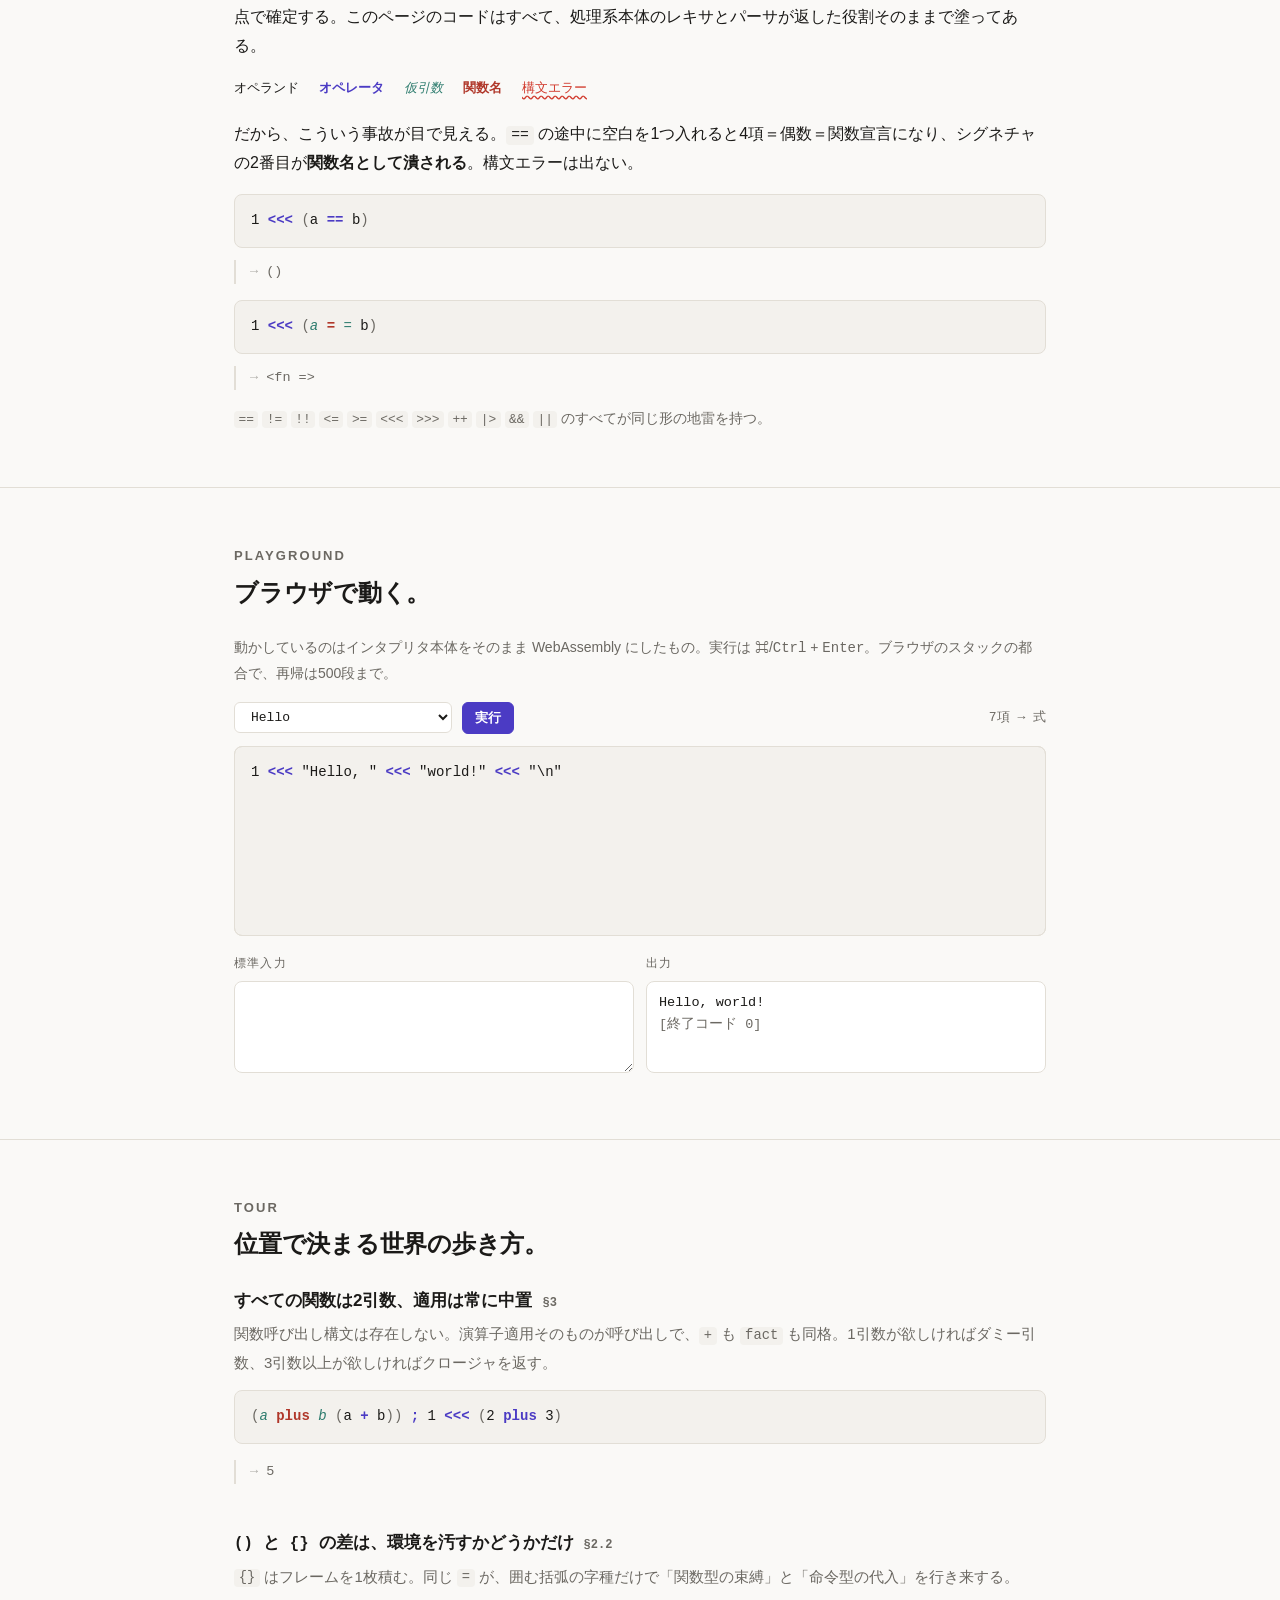
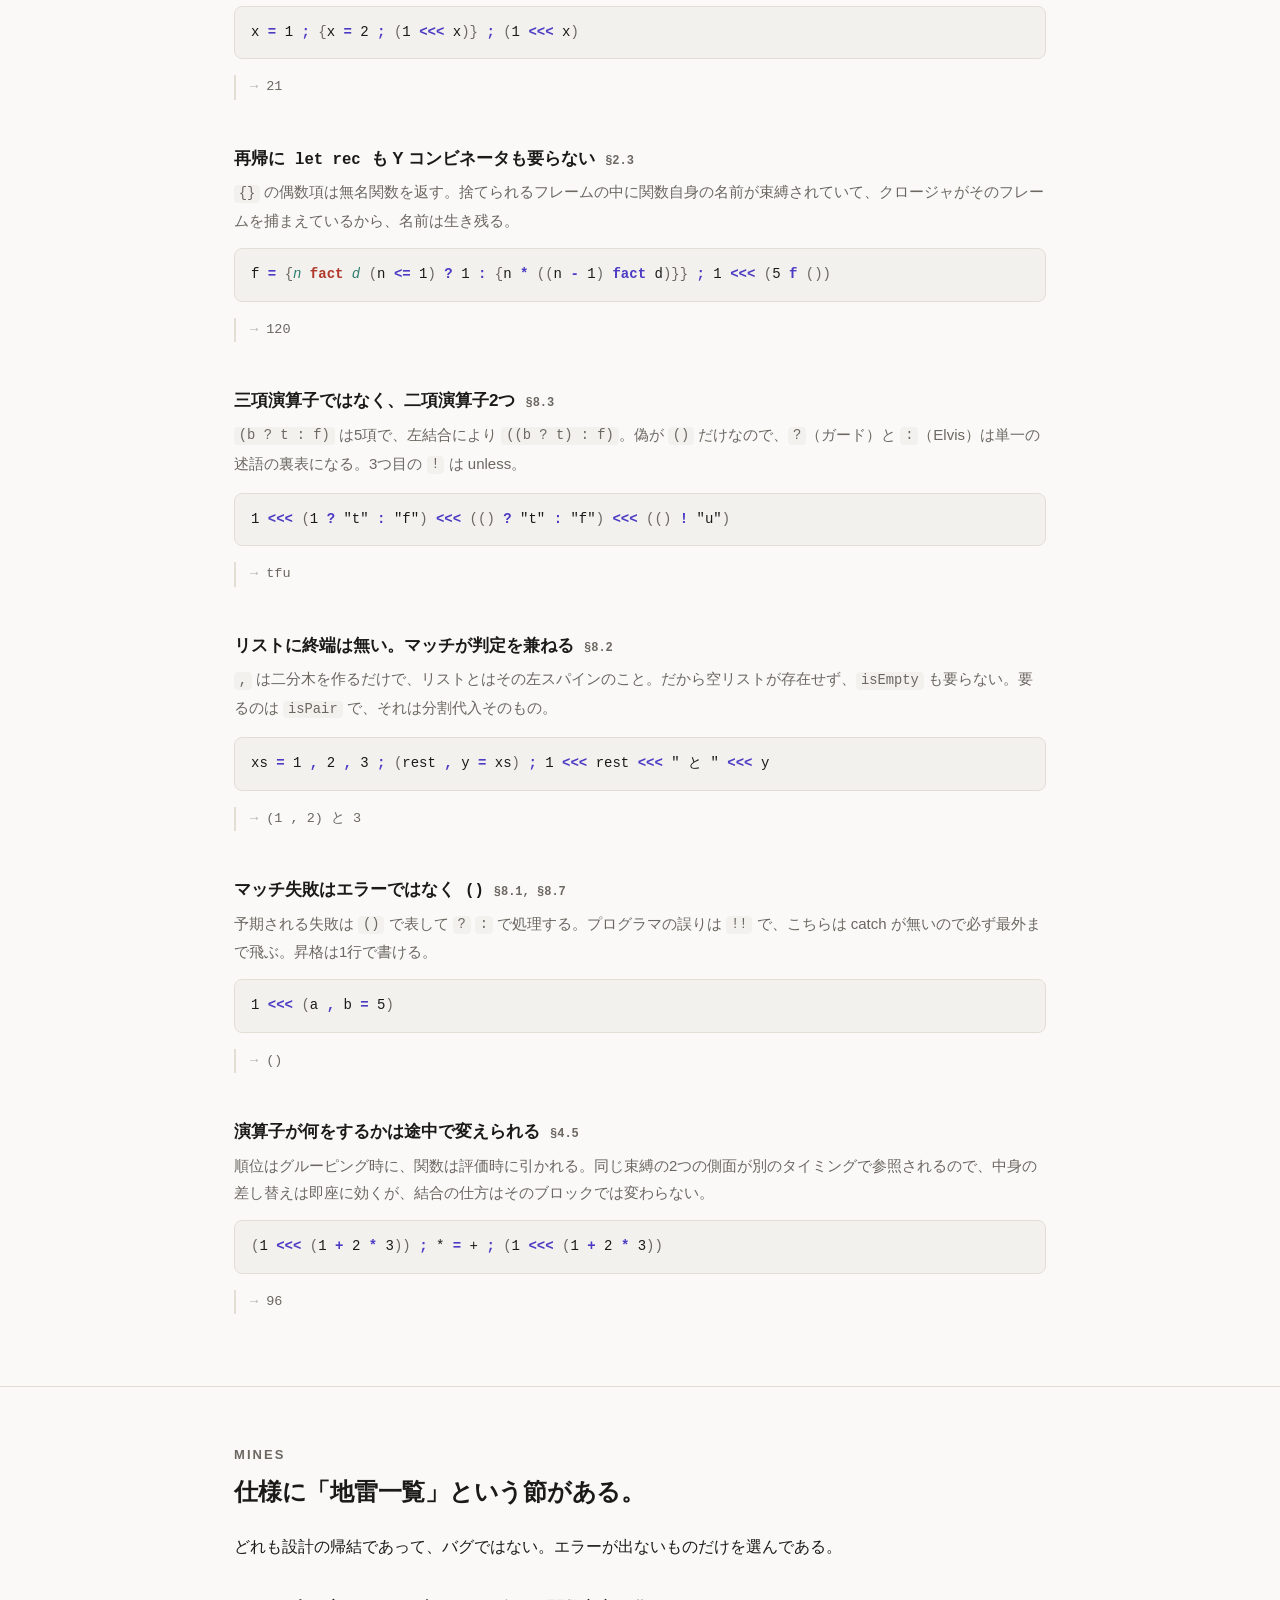
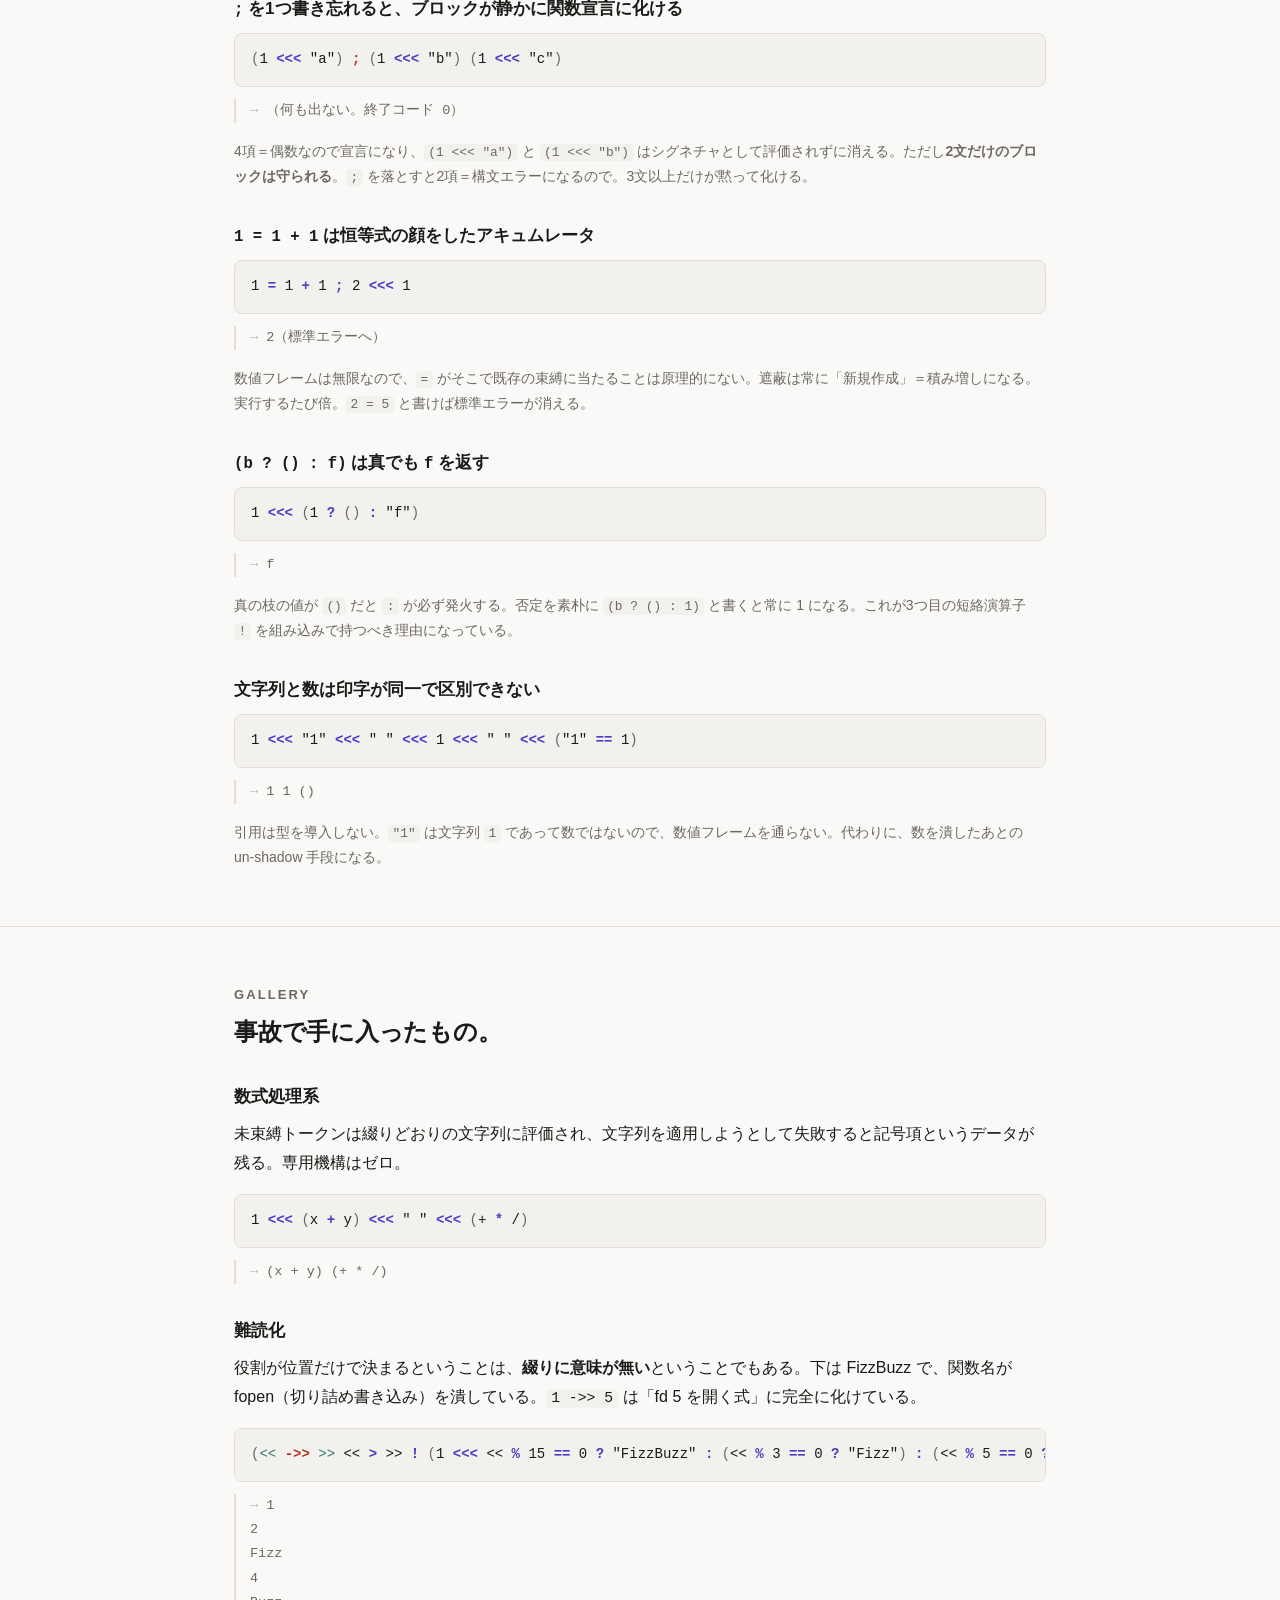
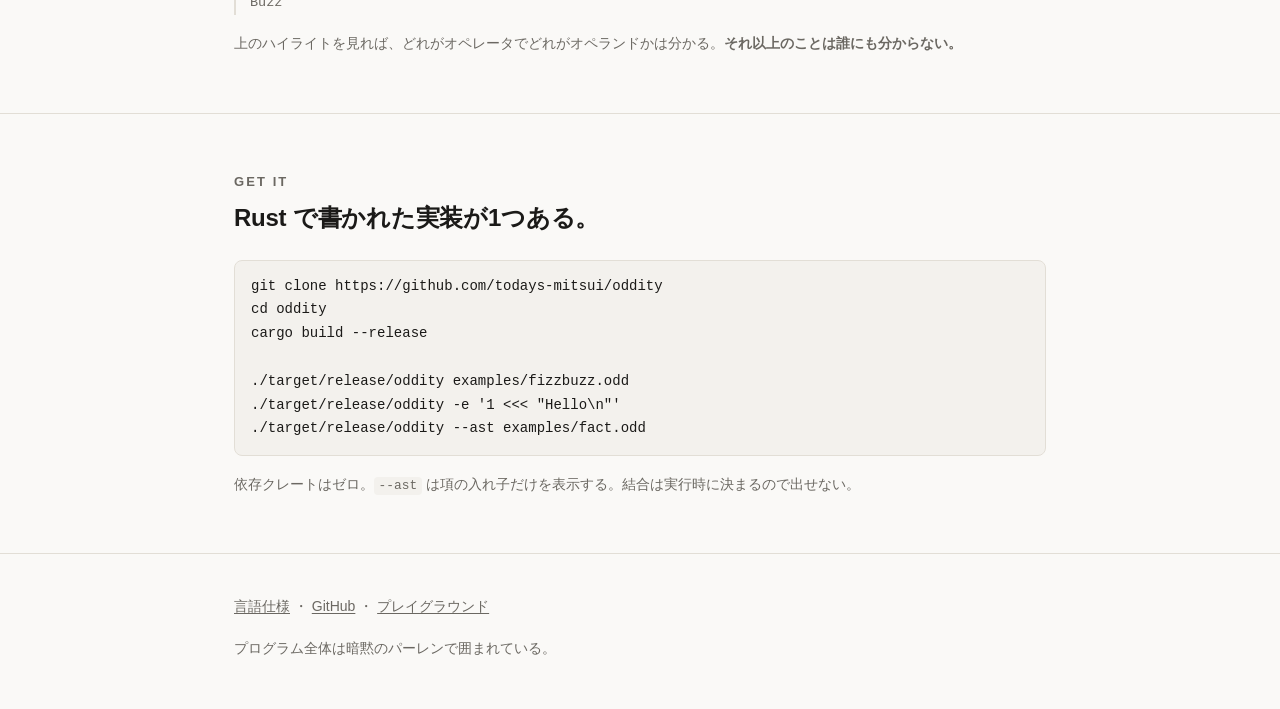
==== commit 2d7fdc30: "." ====
--- a/docs/index.html
+++ b/docs/index.html
@@ -62,7 +62,7 @@
 <div class="out">5</div>
 <pre><code data-odd>x = 2 ; y = 3 ; 1 &lt;&lt;&lt; (x+y)</code></pre>
 <div class="out">x+y</div>
-<p class="note">後者は未束縛トークンなので、自己評価フレームがシンボルとして自分自身を返す。<b>未定義エラーは存在しない。</b></p>
+<p class="note">後者は未束縛トークンなので、自己評価フレームが綴りどおりの文字列を返す。<b>未定義エラーは存在しない。</b></p>
 </div></section>
 
 <section id="highlighting"><div class="wrap">
@@ -146,10 +146,10 @@
 <div class="out">f</div>
 <p class="note">真の枝の値が <code>()</code> だと <code>:</code> が必ず発火する。否定を素朴に <code>(b ? () : 1)</code> と書くと常に 1 になる。これが3つ目の短絡演算子 <code>!</code> を組み込みで持つべき理由になっている。</p>
 
-  <h3>シンボルと数は印字が同一で区別できない</h3>
+  <h3>文字列と数は印字が同一で区別できない</h3>
 <pre><code data-odd>1 &lt;&lt;&lt; "1" &lt;&lt;&lt; " " &lt;&lt;&lt; 1 &lt;&lt;&lt; " " &lt;&lt;&lt; ("1" == 1)</code></pre>
 <div class="out">1 1 ()</div>
-<p class="note">引用はクォートであって型ではない。<code>"1"</code> はシンボル <code>1</code> であって数ではないので、数値フレームを通らない。代わりに、数を潰したあとの un-shadow 手段になる。</p>
+<p class="note">引用は型を導入しない。<code>"1"</code> は文字列 <code>1</code> であって数ではないので、数値フレームを通らない。代わりに、数を潰したあとの un-shadow 手段になる。</p>
 </div></section>
 
 <section id="gallery"><div class="wrap">
@@ -157,7 +157,7 @@
   <p class="lead">事故で手に入ったもの。</p>
 
   <h3>数式処理系</h3>
-  <p>未束縛トークンは自己評価し、シンボルを適用しようとして失敗すると記号項というデータが残る。専用機構はゼロ。</p>
+  <p>未束縛トークンは綴りどおりの文字列に評価され、文字列を適用しようとして失敗すると記号項というデータが残る。専用機構はゼロ。</p>
 <pre><code data-odd>1 &lt;&lt;&lt; (x + y) &lt;&lt;&lt; " " &lt;&lt;&lt; (+ * /)</code></pre>
 <div class="out">(x + y) (+ * /)</div>
 <h3>難読化</h3>
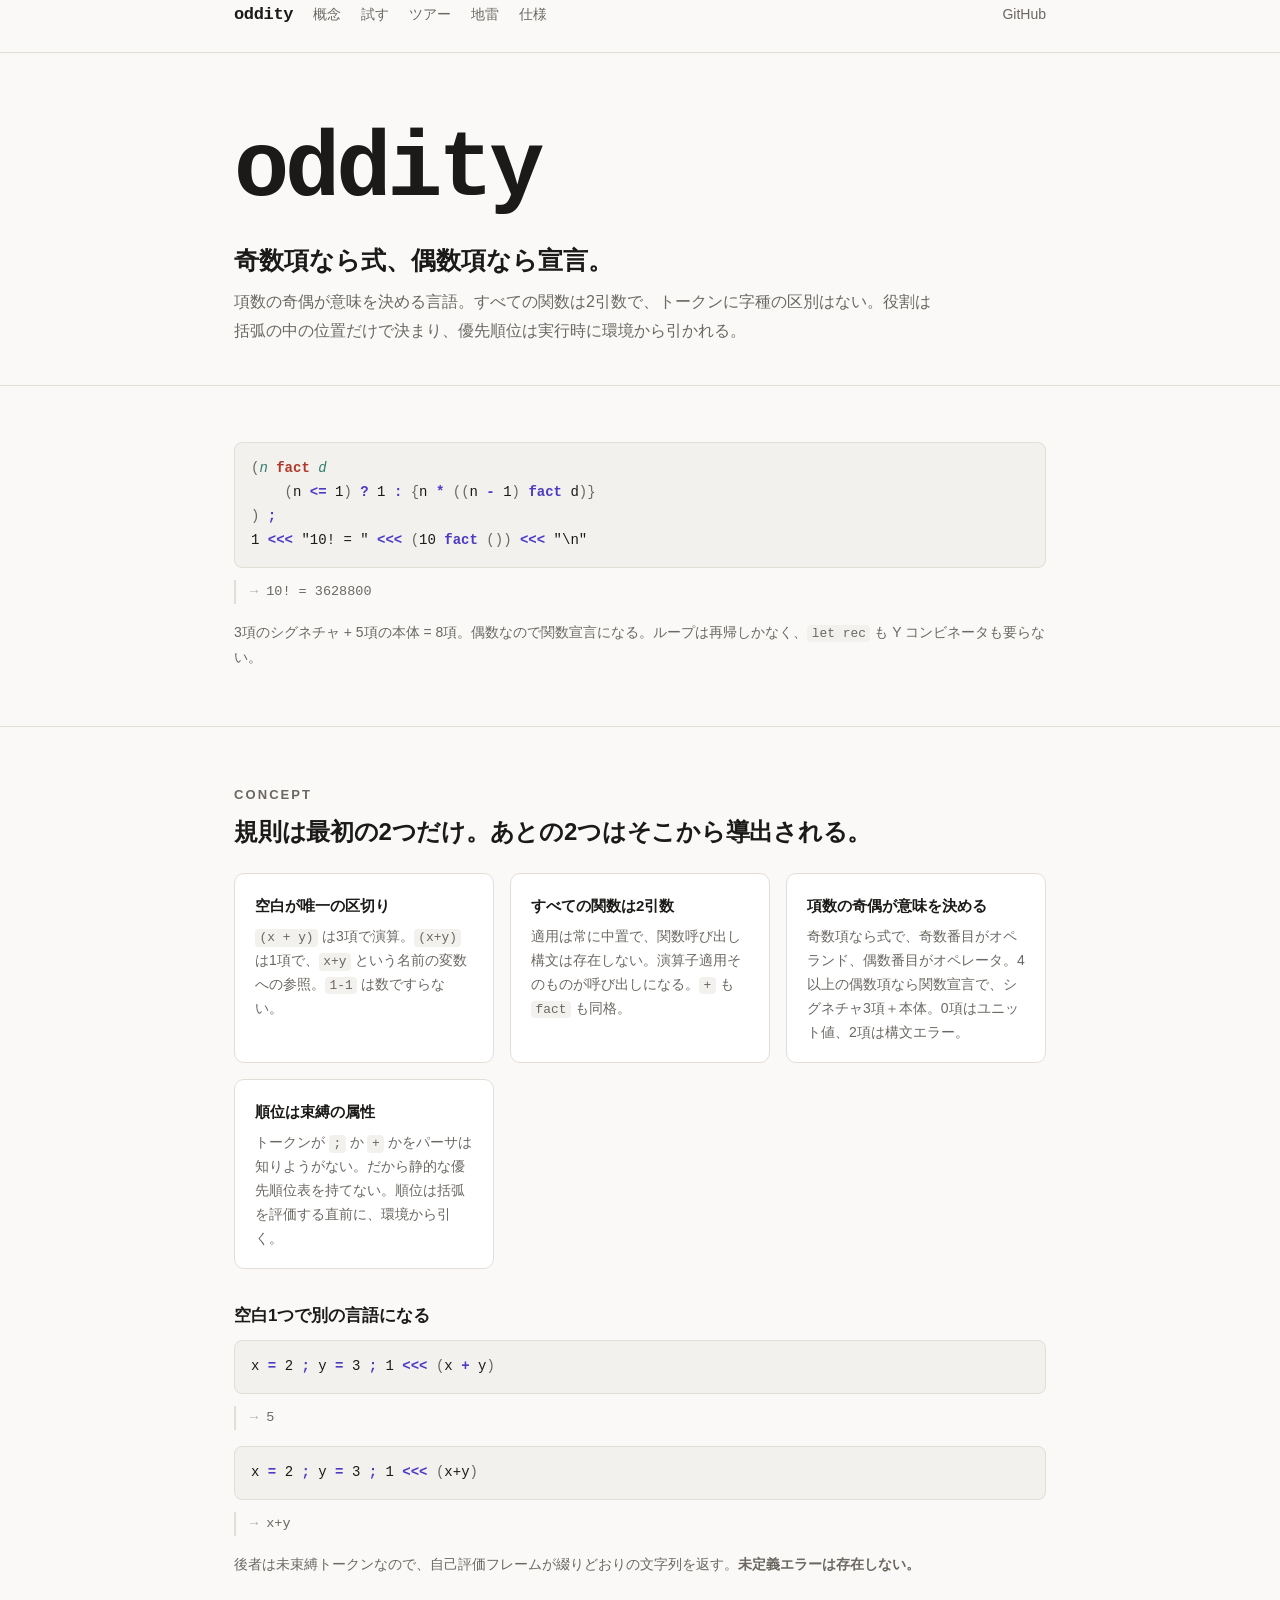
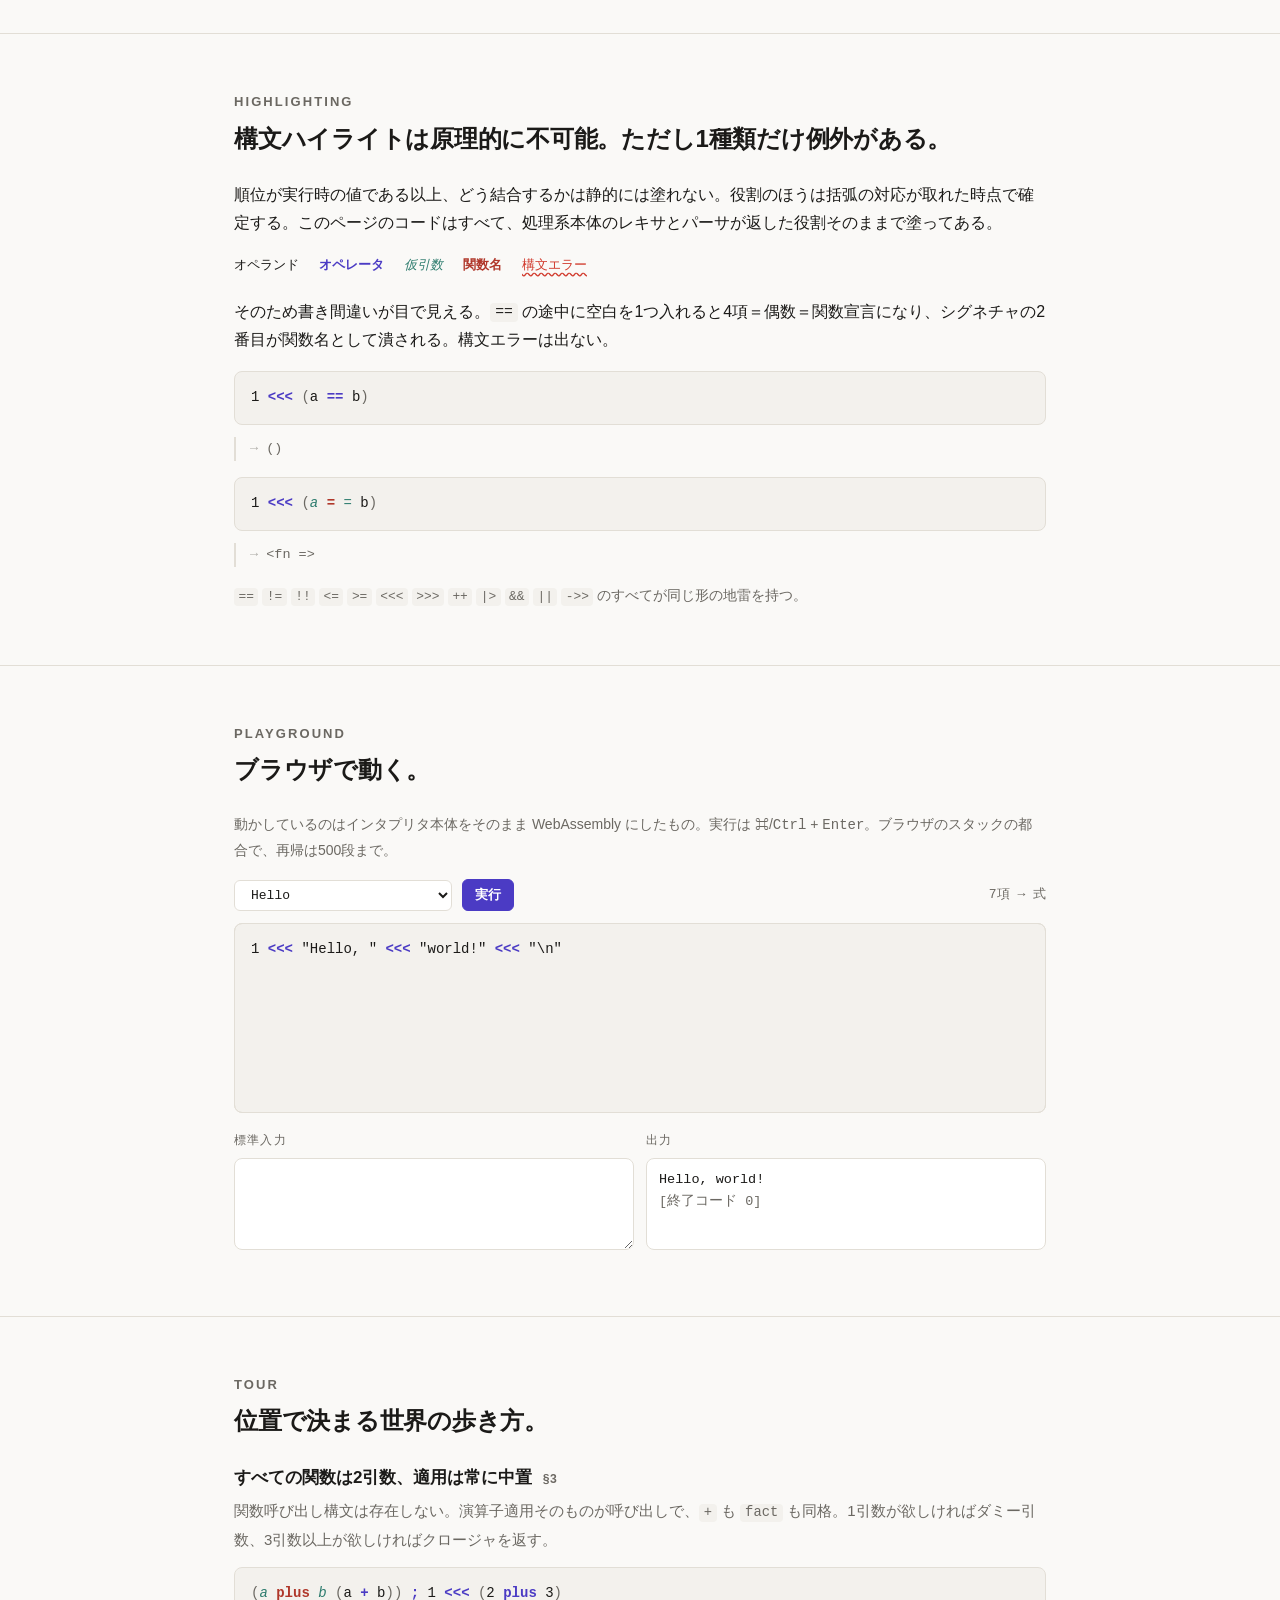
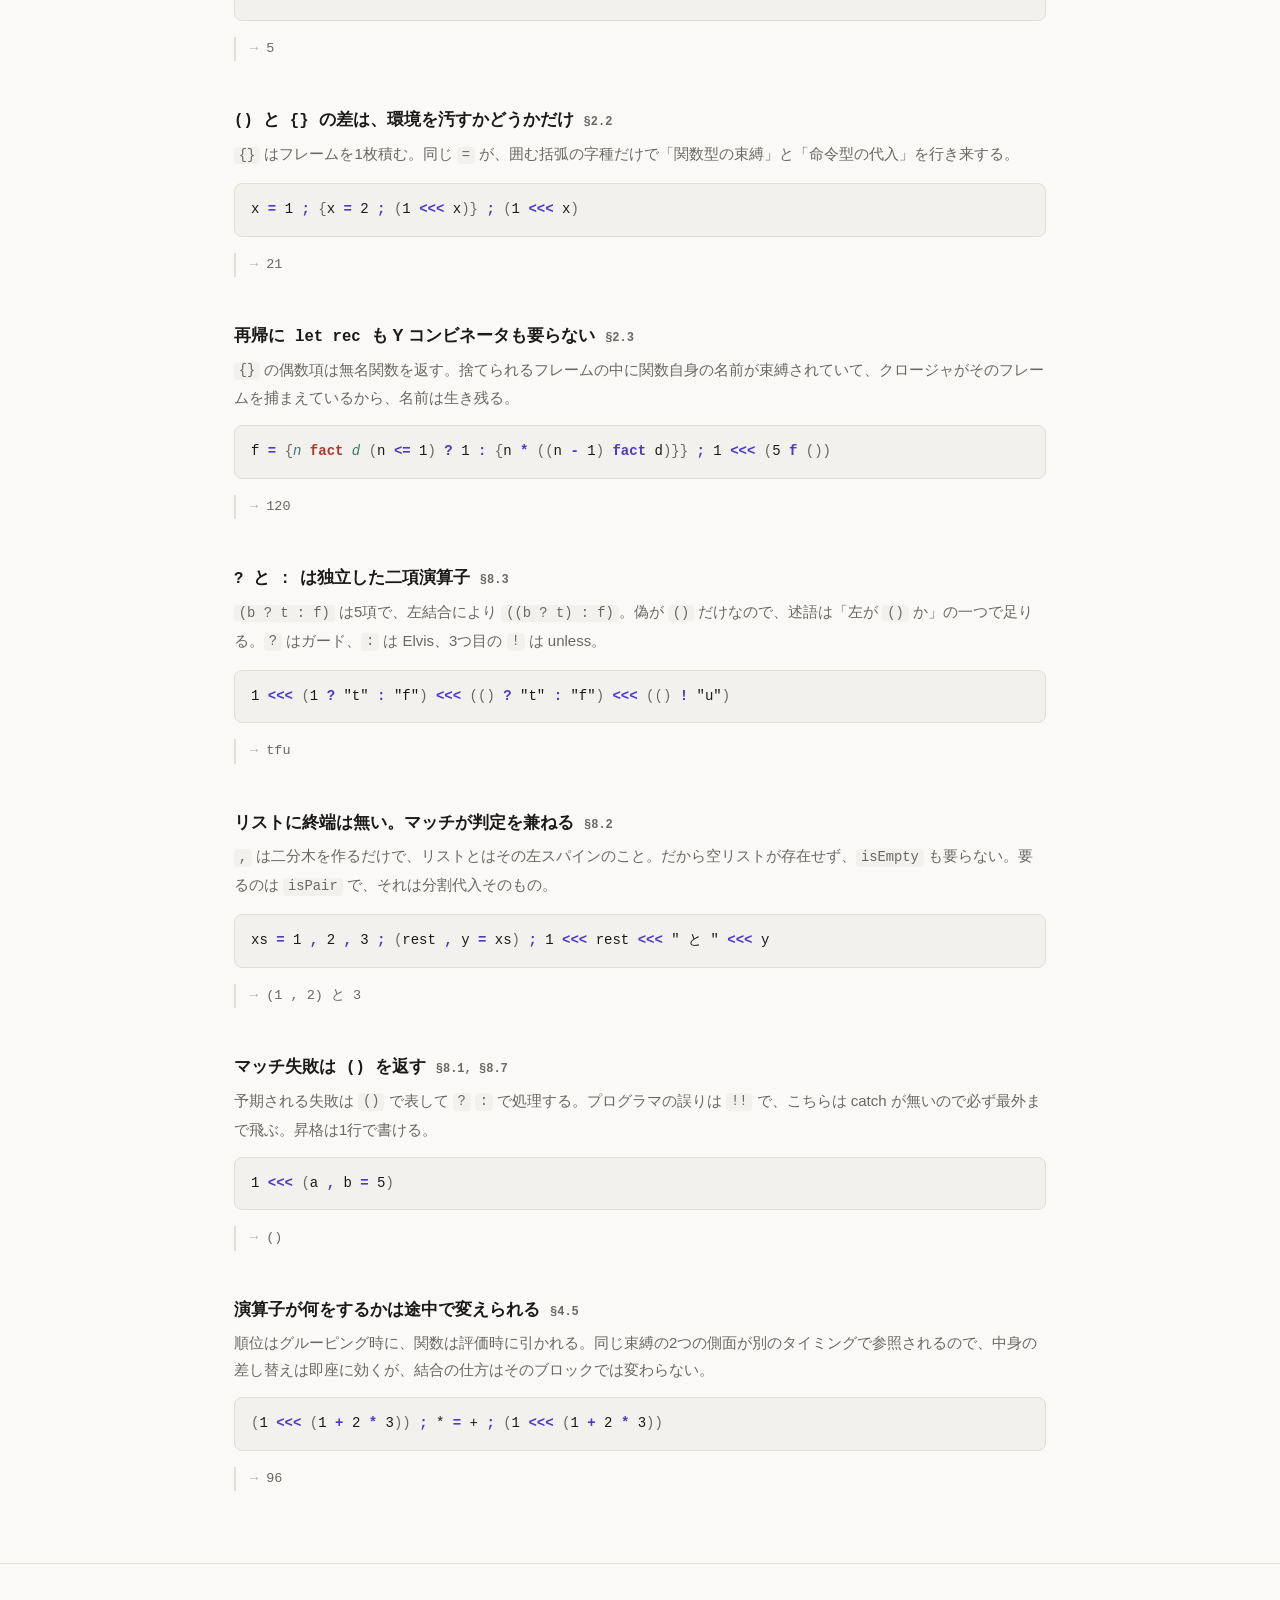
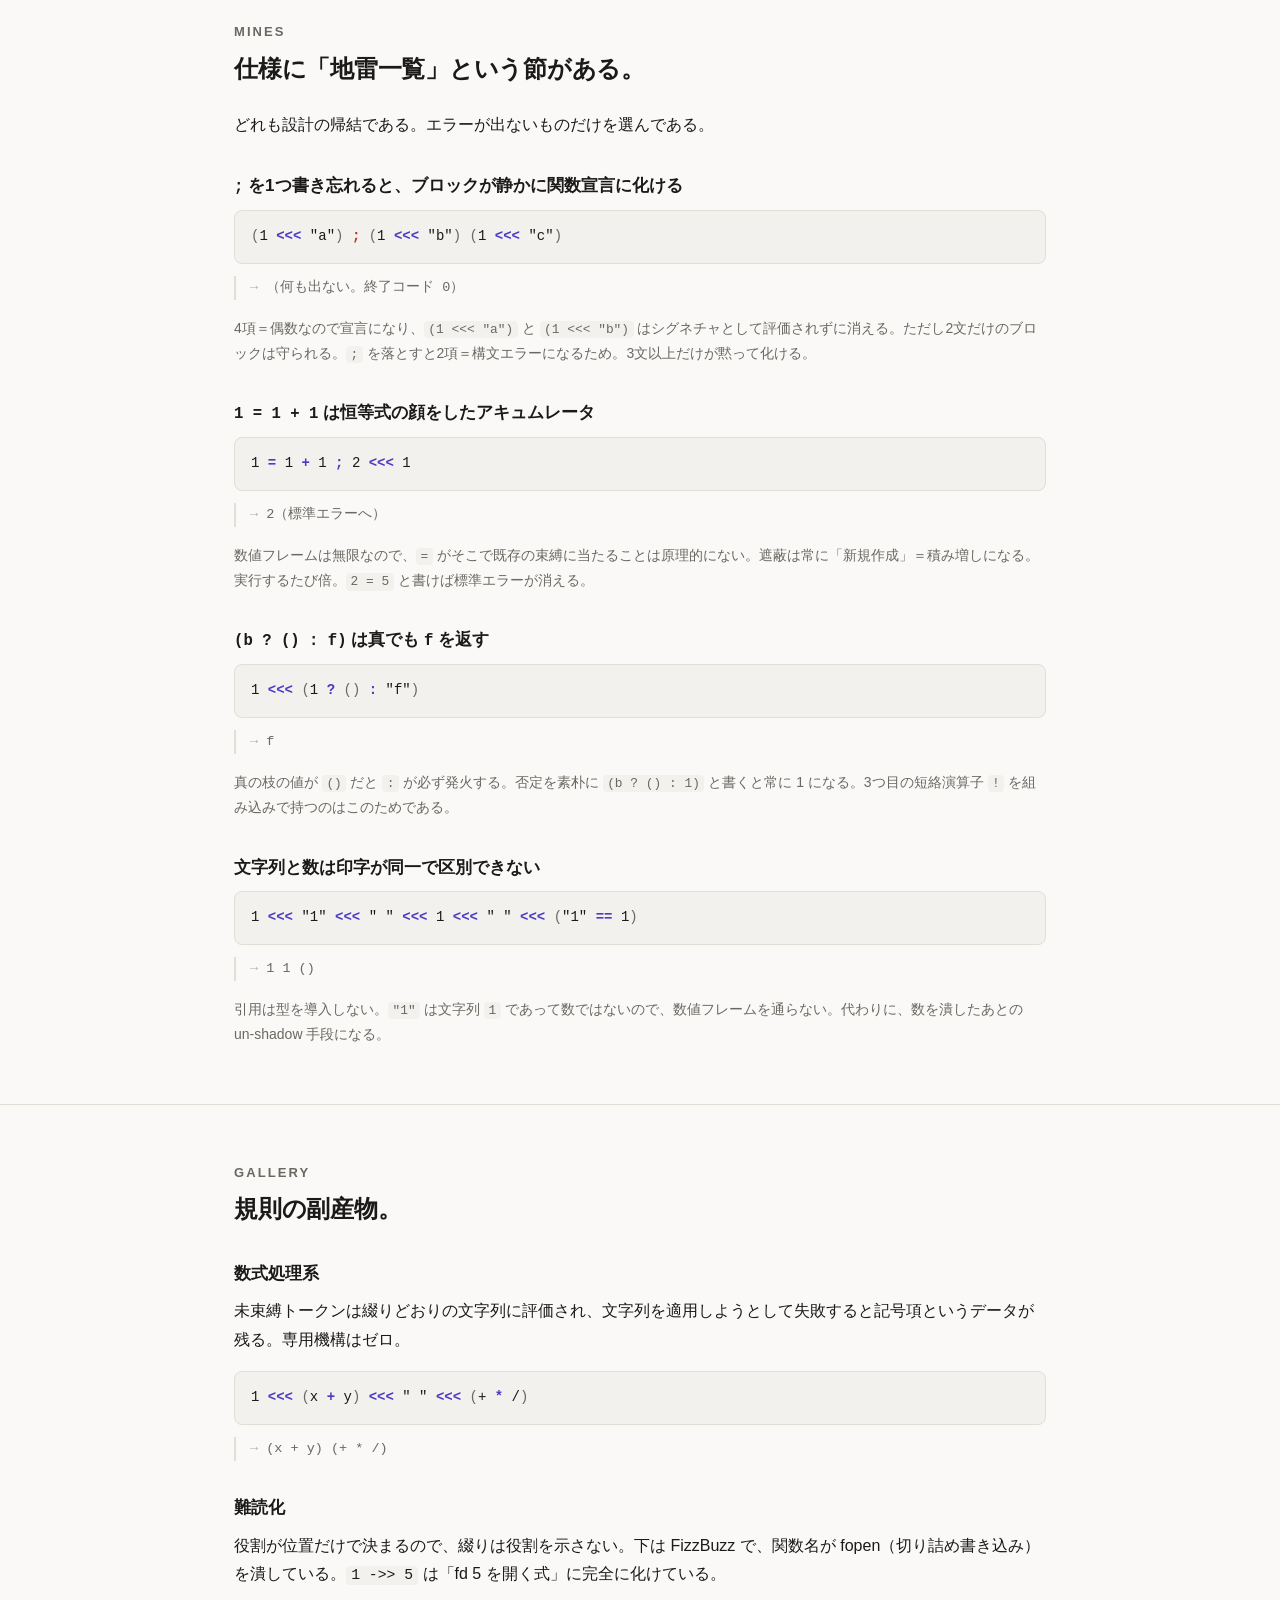
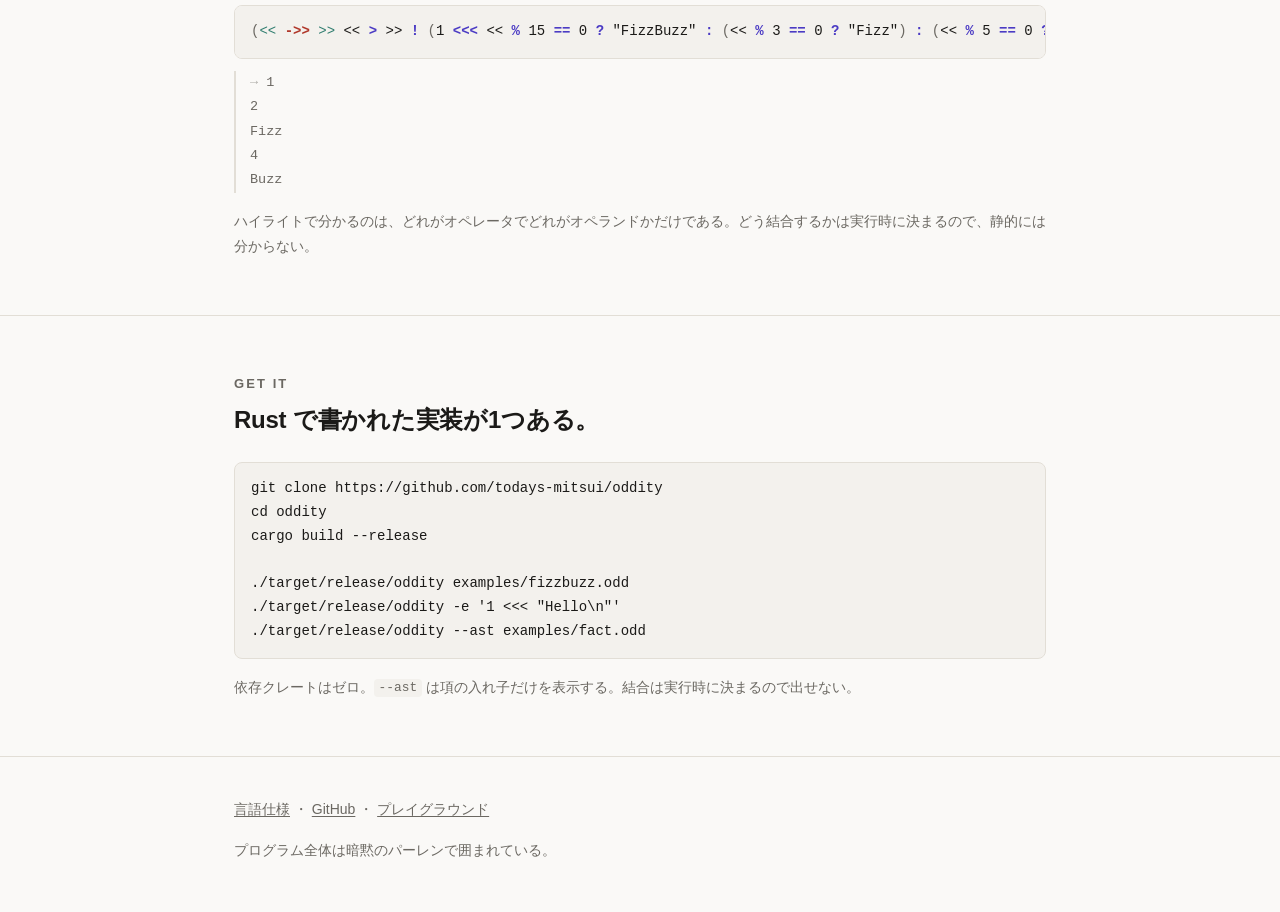
==== commit f1849d92: "." ====
--- a/docs/index.html
+++ b/docs/index.html
@@ -4,7 +4,7 @@
 <meta charset="utf-8">
 <meta name="viewport" content="width=device-width, initial-scale=1">
 <title>oddity — 奇数項なら式、偶数項なら宣言</title>
-<meta name="description" content="項数の奇偶が意味を決めるジョーク言語。オペレータとオペランドを字種で区別せず、役割は位置だけで決まる。ブラウザで動かせます。">
+<meta name="description" content="項数の奇偶が意味を決めるジョーク言語。すべての関数が2引数で、トークンに字種の区別がない。ブラウザで動かせます。">
 <meta property="og:title" content="oddity">
 <meta property="og:description" content="奇数項なら式、偶数項なら宣言。項数の奇偶が意味を決める言語。">
 <link rel="stylesheet" href="./style.css">
@@ -26,7 +26,7 @@
 <header><div class="wrap">
   <h1>oddity</h1>
   <p class="tagline">奇数項なら式、偶数項なら宣言。</p>
-  <p class="sub">項数の奇偶が意味を決める言語。オペレータとオペランドを字種で区別せず、役割は<b>位置</b>だけで決まる。優先順位すら実行時に環境から引く。</p>
+  <p class="sub">項数の奇偶が意味を決める言語。すべての関数は2引数で、トークンに字種の区別はない。役割は括弧の中の位置だけで決まり、優先順位は実行時に環境から引かれる。</p>
 </div></header>
 
 <section><div class="wrap">
@@ -41,11 +41,15 @@
 
 <section id="concept"><div class="wrap">
   <h2>Concept</h2>
-  <p class="lead">決めたのは3つだけ。あとは全部そこから出てくる。</p>
+  <p class="lead">規則は最初の2つだけ。あとの2つはそこから導出される。</p>
   <div class="cards">
     <div class="card">
       <h3>空白が唯一の区切り</h3>
       <p><code>(x + y)</code> は3項で演算。<code>(x+y)</code> は1項で、<code>x+y</code> という名前の変数への参照。<code>1-1</code> は数ですらない。</p>
+    </div>
+    <div class="card">
+      <h3>すべての関数は2引数</h3>
+      <p>適用は常に中置で、関数呼び出し構文は存在しない。演算子適用そのものが呼び出しになる。<code>+</code> も <code>fact</code> も同格。</p>
     </div>
     <div class="card">
       <h3>項数の奇偶が意味を決める</h3>
@@ -68,7 +72,7 @@
 <section id="highlighting"><div class="wrap">
   <h2>Highlighting</h2>
   <p class="lead">構文ハイライトは原理的に不可能。ただし1種類だけ例外がある。</p>
-  <p>順位が実行時の値である以上、<b>どう結合するか</b>は静的には塗れない。だが<b>役割</b>のほうは、括弧の対応が取れた時点で確定する。このページのコードはすべて、処理系本体のレキサとパーサが返した役割そのままで塗ってある。</p>
+  <p>順位が実行時の値である以上、どう結合するかは静的には塗れない。役割のほうは括弧の対応が取れた時点で確定する。このページのコードはすべて、処理系本体のレキサとパーサが返した役割そのままで塗ってある。</p>
   <div class="legend">
     <span class="r0">オペランド</span>
     <span class="r1">オペレータ</span>
@@ -76,12 +80,12 @@
     <span class="r3">関数名</span>
     <span class="r4">構文エラー</span>
   </div>
-  <p>だから、こういう事故が目で見える。<code>==</code> の途中に空白を1つ入れると4項＝偶数＝関数宣言になり、シグネチャの2番目が<b>関数名として潰される</b>。構文エラーは出ない。</p>
+  <p>そのため書き間違いが目で見える。<code>==</code> の途中に空白を1つ入れると4項＝偶数＝関数宣言になり、シグネチャの2番目が関数名として潰される。構文エラーは出ない。</p>
 <pre><code data-odd>1 &lt;&lt;&lt; (a == b)</code></pre>
 <div class="out">()</div>
 <pre><code data-odd>1 &lt;&lt;&lt; (a = = b)</code></pre>
 <div class="out">&lt;fn =&gt;</div>
-<p class="note"><code>==</code> <code>!=</code> <code>!!</code> <code>&lt;=</code> <code>&gt;=</code> <code>&lt;&lt;&lt;</code> <code>&gt;&gt;&gt;</code> <code>++</code> <code>|&gt;</code> <code>&amp;&amp;</code> <code>||</code> のすべてが同じ形の地雷を持つ。</p>
+<p class="note"><code>==</code> <code>!=</code> <code>!!</code> <code>&lt;=</code> <code>&gt;=</code> <code>&lt;&lt;&lt;</code> <code>&gt;&gt;&gt;</code> <code>++</code> <code>|&gt;</code> <code>&amp;&amp;</code> <code>||</code> <code>-&gt;&gt;</code> のすべてが同じ形の地雷を持つ。</p>
 </div></section>
 
 <section id="play"><div class="wrap">
@@ -115,11 +119,11 @@
 <div class="out">21</div></div>
 <div><h3>再帰に <code>let rec</code> も Y コンビネータも要らない <span>§2.3</span></h3><p><code>{}</code> の偶数項は無名関数を返す。捨てられるフレームの中に関数自身の名前が束縛されていて、クロージャがそのフレームを捕まえているから、名前は生き残る。</p><pre><code data-odd>f = {n fact d (n &lt;= 1) ? 1 : {n * ((n - 1) fact d)}} ; 1 &lt;&lt;&lt; (5 f ())</code></pre>
 <div class="out">120</div></div>
-<div><h3>三項演算子ではなく、二項演算子2つ <span>§8.3</span></h3><p><code>(b ? t : f)</code> は5項で、左結合により <code>((b ? t) : f)</code>。偽が <code>()</code> だけなので、<code>?</code>（ガード）と <code>:</code>（Elvis）は単一の述語の裏表になる。3つ目の <code>!</code> は unless。</p><pre><code data-odd>1 &lt;&lt;&lt; (1 ? "t" : "f") &lt;&lt;&lt; (() ? "t" : "f") &lt;&lt;&lt; (() ! "u")</code></pre>
+<div><h3><code>?</code> と <code>:</code> は独立した二項演算子 <span>§8.3</span></h3><p><code>(b ? t : f)</code> は5項で、左結合により <code>((b ? t) : f)</code>。偽が <code>()</code> だけなので、述語は「左が <code>()</code> か」の一つで足りる。<code>?</code> はガード、<code>:</code> は Elvis、3つ目の <code>!</code> は unless。</p><pre><code data-odd>1 &lt;&lt;&lt; (1 ? "t" : "f") &lt;&lt;&lt; (() ? "t" : "f") &lt;&lt;&lt; (() ! "u")</code></pre>
 <div class="out">tfu</div></div>
 <div><h3>リストに終端は無い。マッチが判定を兼ねる <span>§8.2</span></h3><p><code>,</code> は二分木を作るだけで、リストとはその左スパインのこと。だから空リストが存在せず、<code>isEmpty</code> も要らない。要るのは <code>isPair</code> で、それは分割代入そのもの。</p><pre><code data-odd>xs = 1 , 2 , 3 ; (rest , y = xs) ; 1 &lt;&lt;&lt; rest &lt;&lt;&lt; " と " &lt;&lt;&lt; y</code></pre>
 <div class="out">(1 , 2) と 3</div></div>
-<div><h3>マッチ失敗はエラーではなく <code>()</code> <span>§8.1, §8.7</span></h3><p>予期される失敗は <code>()</code> で表して <code>?</code> <code>:</code> で処理する。プログラマの誤りは <code>!!</code> で、こちらは catch が無いので必ず最外まで飛ぶ。昇格は1行で書ける。</p><pre><code data-odd>1 &lt;&lt;&lt; (a , b = 5)</code></pre>
+<div><h3>マッチ失敗は <code>()</code> を返す <span>§8.1, §8.7</span></h3><p>予期される失敗は <code>()</code> で表して <code>?</code> <code>:</code> で処理する。プログラマの誤りは <code>!!</code> で、こちらは catch が無いので必ず最外まで飛ぶ。昇格は1行で書ける。</p><pre><code data-odd>1 &lt;&lt;&lt; (a , b = 5)</code></pre>
 <div class="out">()</div></div>
 <div><h3>演算子が何をするかは途中で変えられる <span>§4.5</span></h3><p>順位はグルーピング時に、関数は評価時に引かれる。同じ束縛の2つの側面が別のタイミングで参照されるので、中身の差し替えは即座に効くが、結合の仕方はそのブロックでは変わらない。</p><pre><code data-odd>(1 &lt;&lt;&lt; (1 + 2 * 3)) ; * = + ; (1 &lt;&lt;&lt; (1 + 2 * 3))</code></pre>
 <div class="out">96</div></div>
@@ -129,12 +133,12 @@
 <section id="mines"><div class="wrap">
   <h2>Mines</h2>
   <p class="lead">仕様に「地雷一覧」という節がある。</p>
-  <p>どれも設計の帰結であって、バグではない。エラーが出ないものだけを選んである。</p>
+  <p>どれも設計の帰結である。エラーが出ないものだけを選んである。</p>
 
   <h3><code>;</code> を1つ書き忘れると、ブロックが静かに関数宣言に化ける</h3>
 <pre><code data-odd>(1 &lt;&lt;&lt; "a") ; (1 &lt;&lt;&lt; "b") (1 &lt;&lt;&lt; "c")</code></pre>
 <div class="out">（何も出ない。終了コード 0）</div>
-<p class="note">4項＝偶数なので宣言になり、<code>(1 &lt;&lt;&lt; "a")</code> と <code>(1 &lt;&lt;&lt; "b")</code> はシグネチャとして評価されずに消える。ただし<b>2文だけのブロックは守られる</b>。<code>;</code> を落とすと2項＝構文エラーになるので。3文以上だけが黙って化ける。</p>
+<p class="note">4項＝偶数なので宣言になり、<code>(1 &lt;&lt;&lt; "a")</code> と <code>(1 &lt;&lt;&lt; "b")</code> はシグネチャとして評価されずに消える。ただし2文だけのブロックは守られる。<code>;</code> を落とすと2項＝構文エラーになるため。3文以上だけが黙って化ける。</p>
 
   <h3><code>1 = 1 + 1</code> は恒等式の顔をしたアキュムレータ</h3>
 <pre><code data-odd>1 = 1 + 1 ; 2 &lt;&lt;&lt; 1</code></pre>
@@ -144,7 +148,7 @@
   <h3><code>(b ? () : f)</code> は真でも <code>f</code> を返す</h3>
 <pre><code data-odd>1 &lt;&lt;&lt; (1 ? () : "f")</code></pre>
 <div class="out">f</div>
-<p class="note">真の枝の値が <code>()</code> だと <code>:</code> が必ず発火する。否定を素朴に <code>(b ? () : 1)</code> と書くと常に 1 になる。これが3つ目の短絡演算子 <code>!</code> を組み込みで持つべき理由になっている。</p>
+<p class="note">真の枝の値が <code>()</code> だと <code>:</code> が必ず発火する。否定を素朴に <code>(b ? () : 1)</code> と書くと常に 1 になる。3つ目の短絡演算子 <code>!</code> を組み込みで持つのはこのためである。</p>
 
   <h3>文字列と数は印字が同一で区別できない</h3>
 <pre><code data-odd>1 &lt;&lt;&lt; "1" &lt;&lt;&lt; " " &lt;&lt;&lt; 1 &lt;&lt;&lt; " " &lt;&lt;&lt; ("1" == 1)</code></pre>
@@ -154,14 +158,14 @@
 
 <section id="gallery"><div class="wrap">
   <h2>Gallery</h2>
-  <p class="lead">事故で手に入ったもの。</p>
+  <p class="lead">規則の副産物。</p>
 
   <h3>数式処理系</h3>
   <p>未束縛トークンは綴りどおりの文字列に評価され、文字列を適用しようとして失敗すると記号項というデータが残る。専用機構はゼロ。</p>
 <pre><code data-odd>1 &lt;&lt;&lt; (x + y) &lt;&lt;&lt; " " &lt;&lt;&lt; (+ * /)</code></pre>
 <div class="out">(x + y) (+ * /)</div>
 <h3>難読化</h3>
-  <p>役割が位置だけで決まるということは、<b>綴りに意味が無い</b>ということでもある。下は FizzBuzz で、関数名が fopen（切り詰め書き込み）を潰している。<code>1 -&gt;&gt; 5</code> は「fd 5 を開く式」に完全に化けている。</p>
+  <p>役割が位置だけで決まるので、綴りは役割を示さない。下は FizzBuzz で、関数名が fopen（切り詰め書き込み）を潰している。<code>1 -&gt;&gt; 5</code> は「fd 5 を開く式」に完全に化けている。</p>
 <pre><code data-odd>(&lt;&lt; -&gt;&gt; &gt;&gt; &lt;&lt; &gt; &gt;&gt; ! (1 &lt;&lt;&lt; &lt;&lt; % 15 == 0 ? "FizzBuzz" : (&lt;&lt; % 3 == 0 ? "Fizz") : (&lt;&lt; % 5 == 0 ? "Buzz") : &lt;&lt; &lt;&lt;&lt; "\n" ; &lt;&lt; + 1 -&gt;&gt; &gt;&gt;)) ; 1 -&gt;&gt; 5</code></pre>
 <div class="out">1
 2
@@ -169,7 +173,7 @@
 4
 Buzz
 </div>
-<p class="note">上のハイライトを見れば、どれがオペレータでどれがオペランドかは分かる。<b>それ以上のことは誰にも分からない。</b></p>
+<p class="note">ハイライトで分かるのは、どれがオペレータでどれがオペランドかだけである。どう結合するかは実行時に決まるので、静的には分からない。</p>
 </div></section>
 
 <section id="get"><div class="wrap">
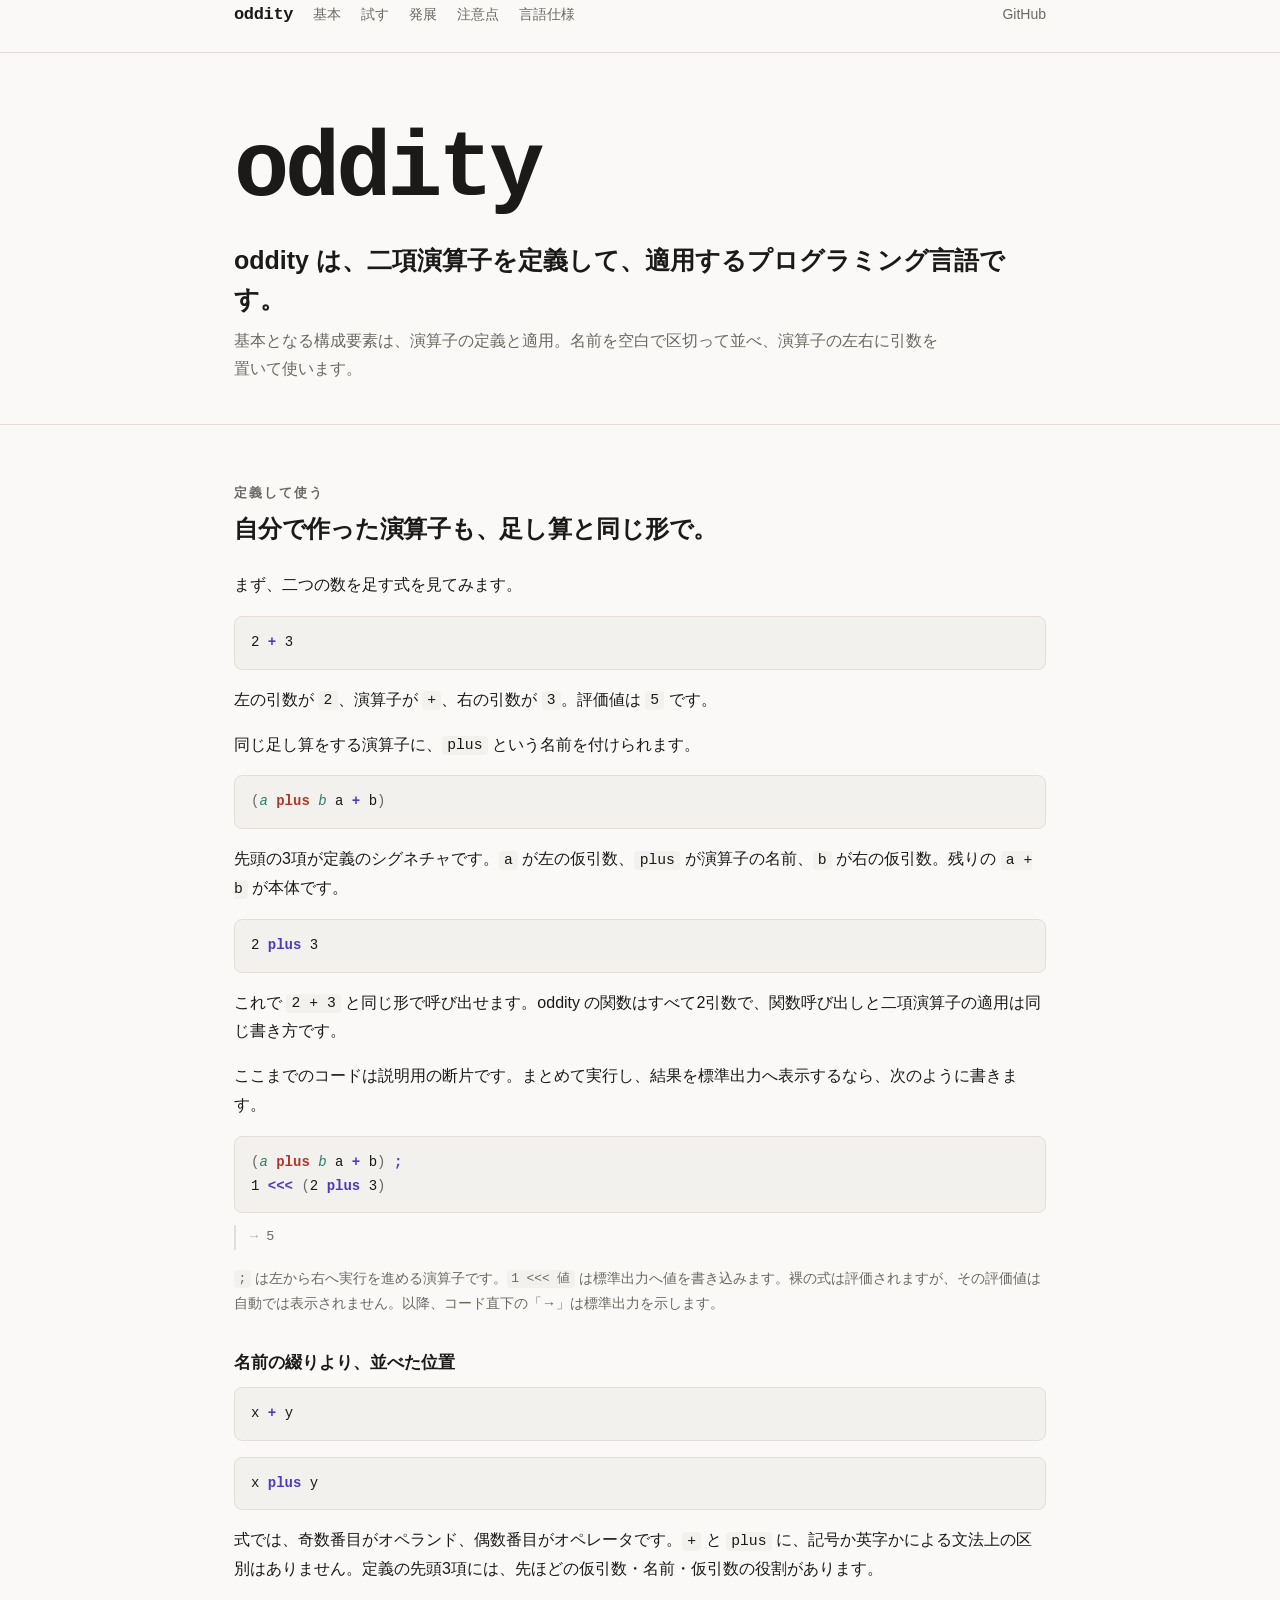
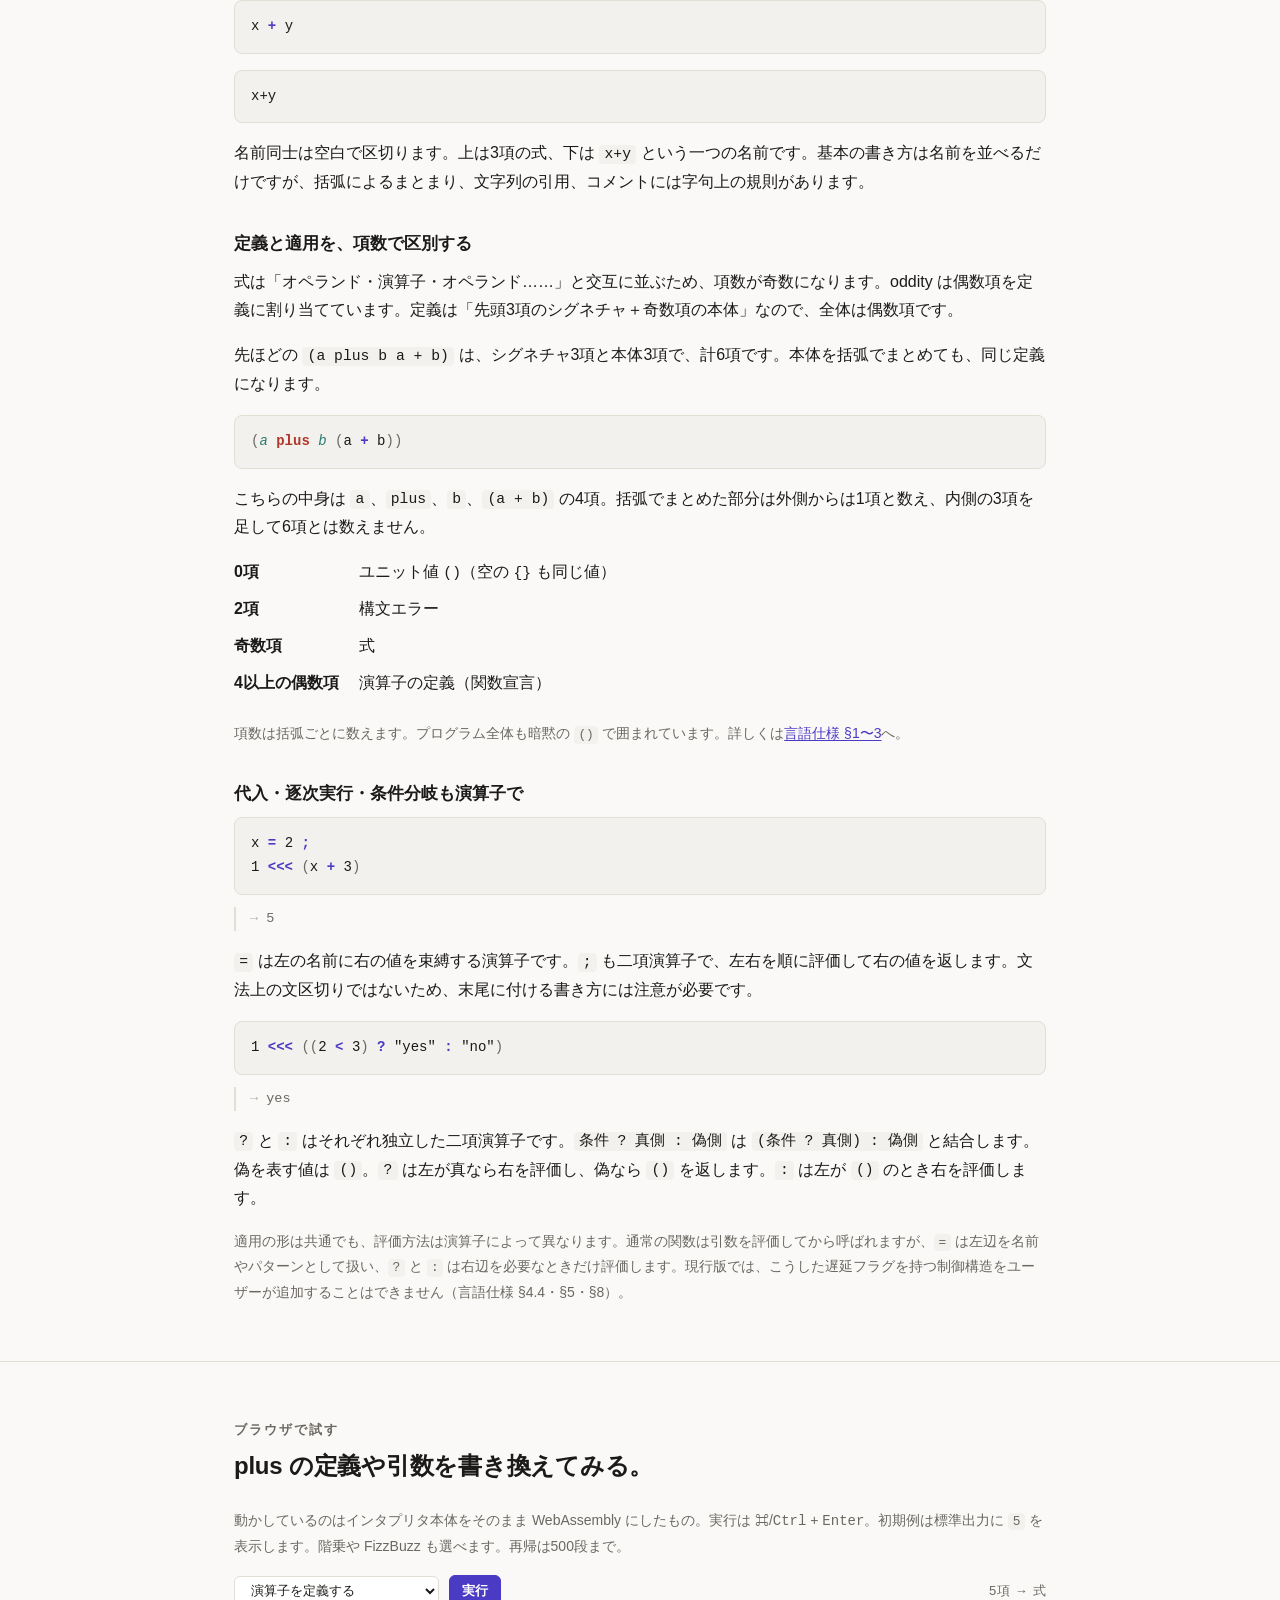
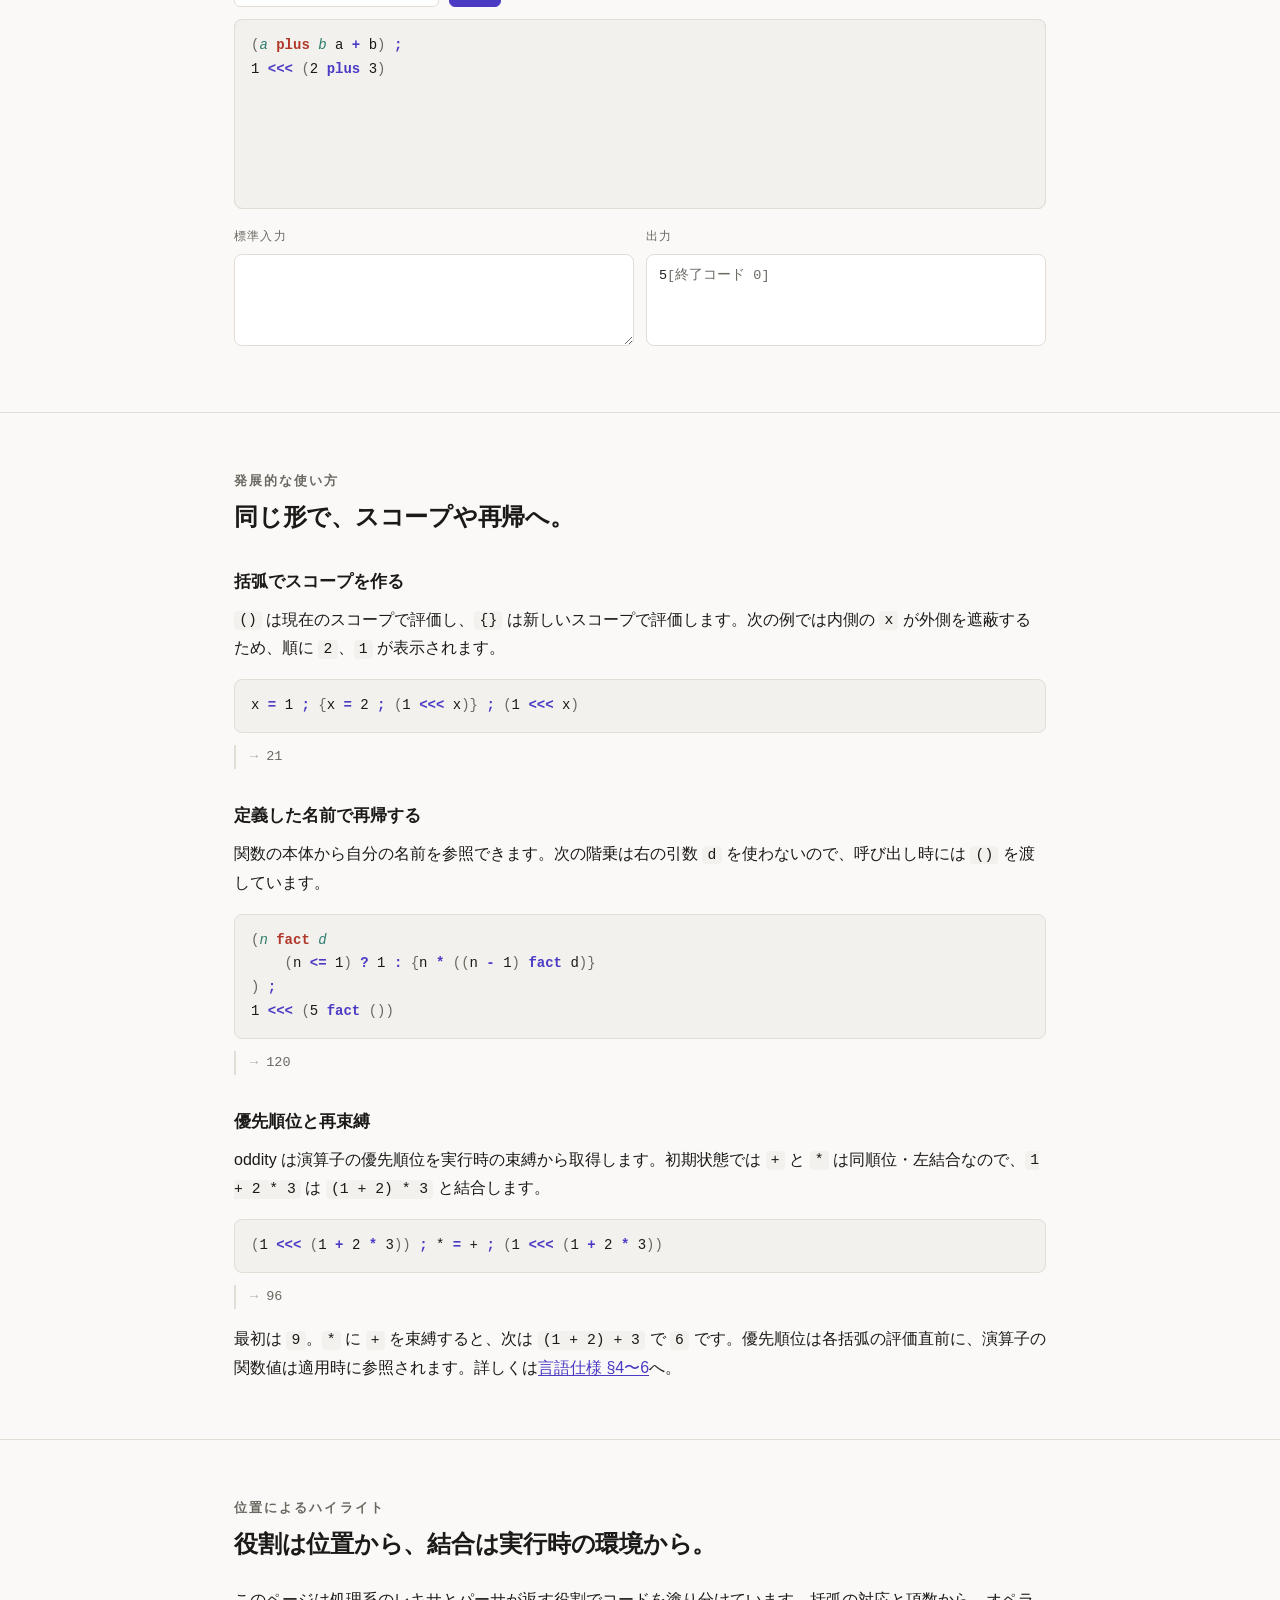
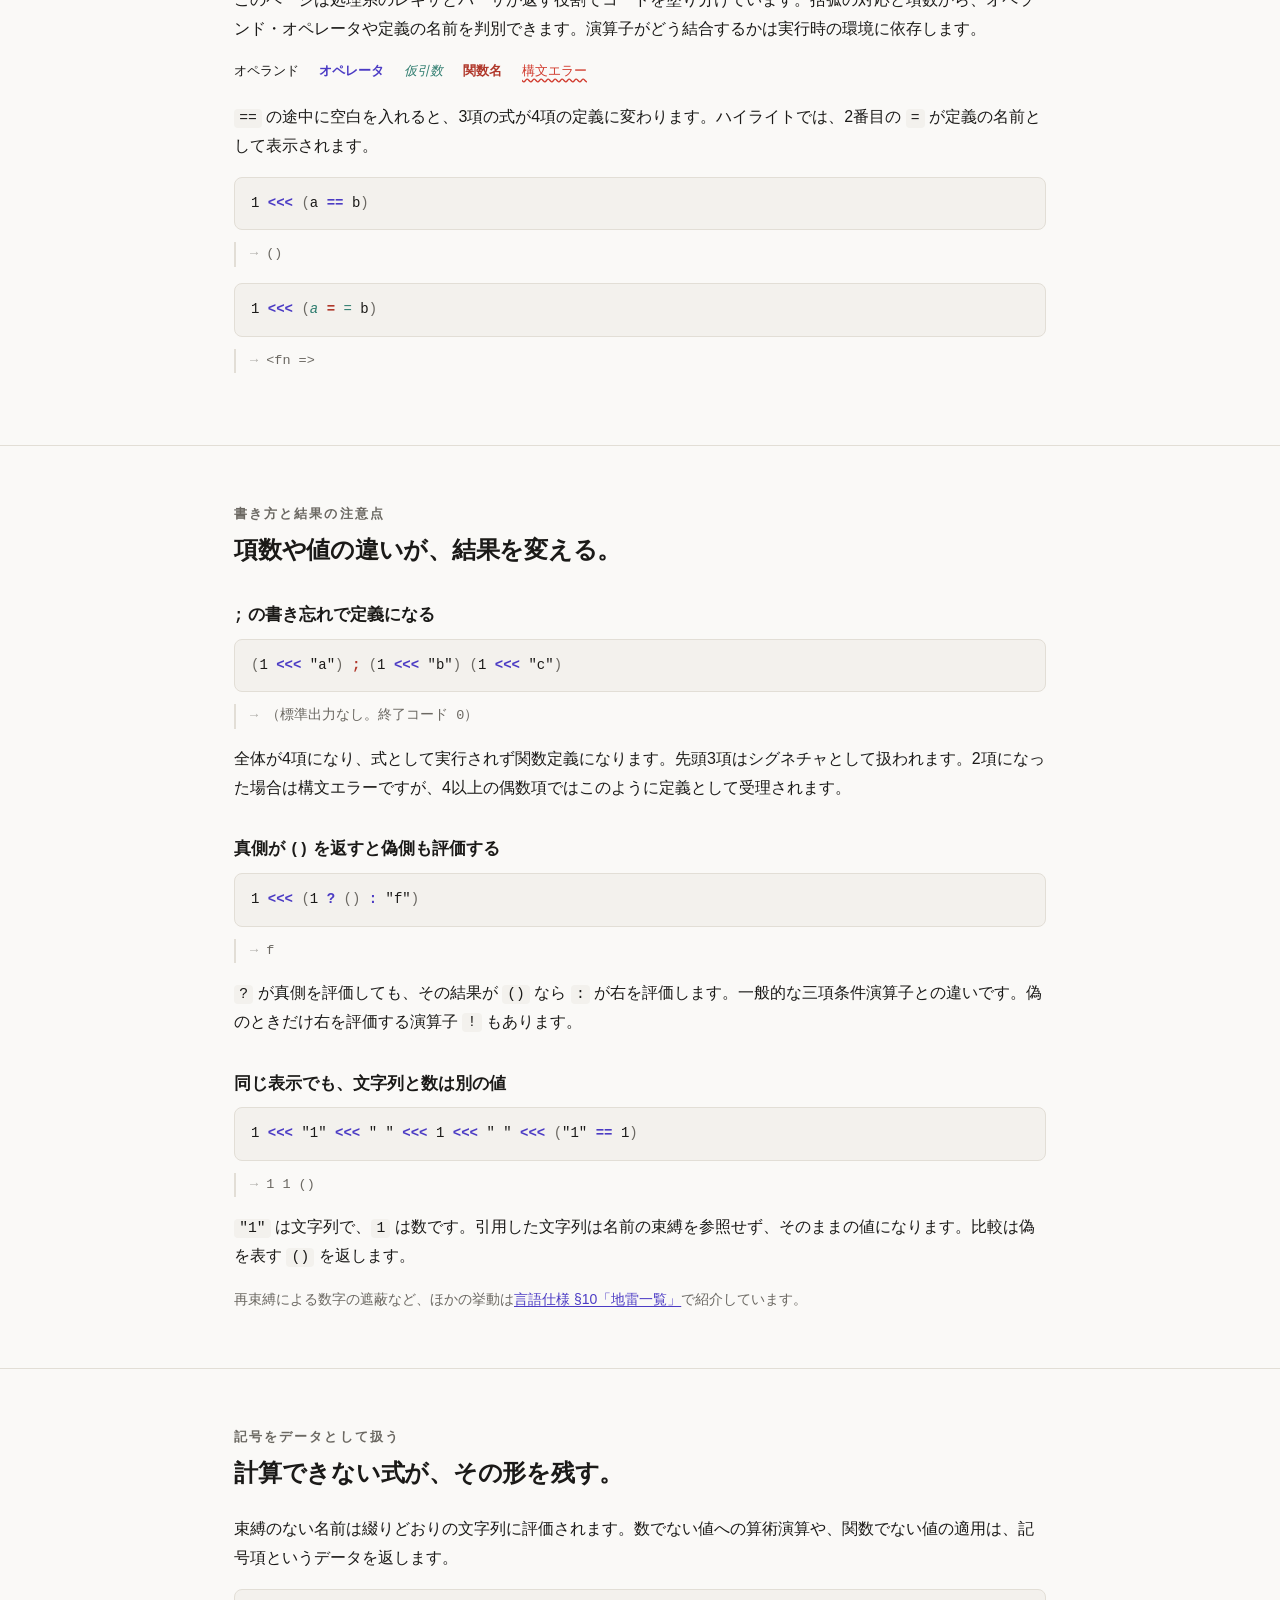
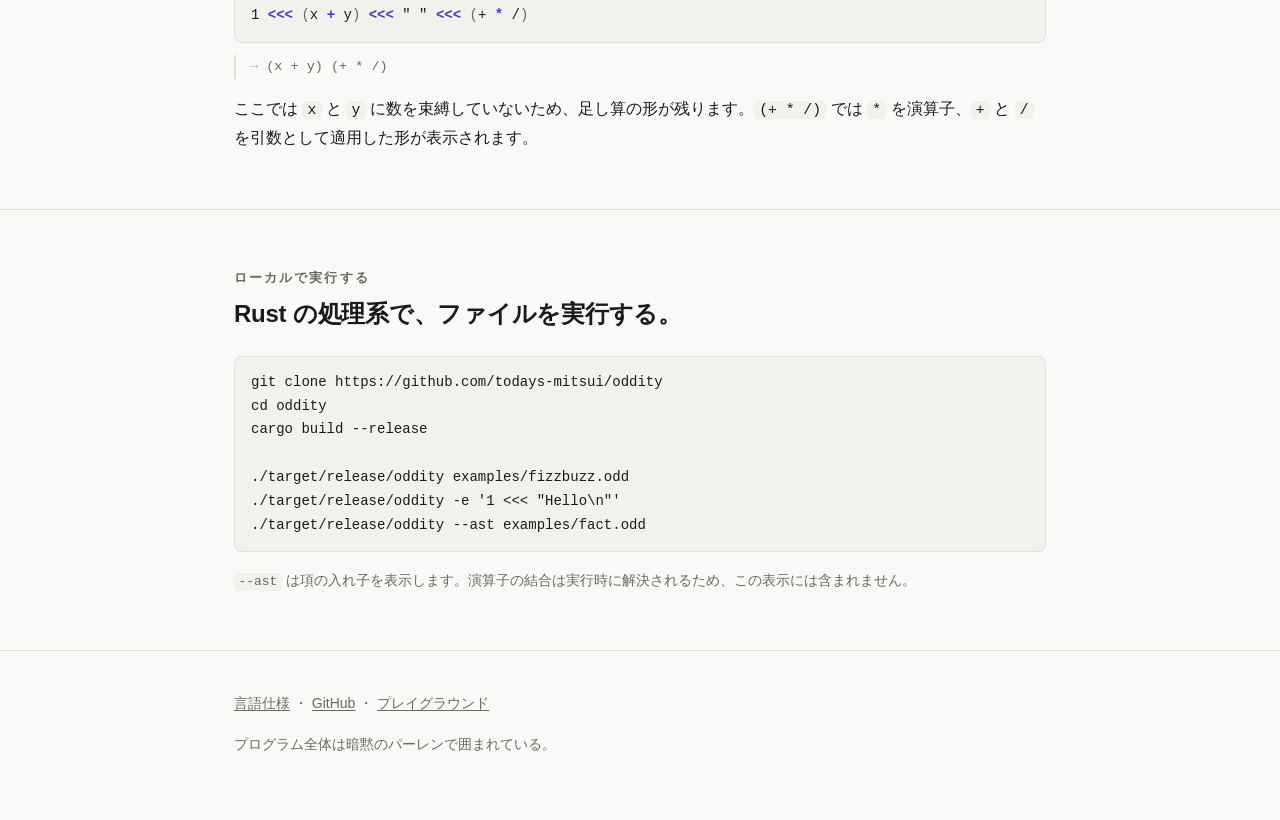
==== commit 51c64ed6: "リライト" ====
--- a/docs/index.html
+++ b/docs/index.html
@@ -3,104 +3,82 @@
 <head>
 <meta charset="utf-8">
 <meta name="viewport" content="width=device-width, initial-scale=1">
-<title>oddity — 奇数項なら式、偶数項なら宣言</title>
-<meta name="description" content="項数の奇偶が意味を決めるジョーク言語。すべての関数が2引数で、トークンに字種の区別がない。ブラウザで動かせます。">
-<meta property="og:title" content="oddity">
-<meta property="og:description" content="奇数項なら式、偶数項なら宣言。項数の奇偶が意味を決める言語。">
+<title>oddity — 二項演算子を定義して、適用する言語</title>
+<meta name="description" content="二項演算子の定義と適用を基本にしたプログラミング言語。名前を並べて演算・代入・条件分岐を表し、ブラウザで試せます。">
+<meta property="og:title" content="oddity — 二項演算子を定義して、適用する言語">
+<meta property="og:description" content="二項演算子の定義と適用が基本。記号も英字も、並べた位置で役割が決まるプログラミング言語。">
 <link rel="stylesheet" href="./style.css">
 <link rel="icon" href="data:image/svg+xml,%3Csvg xmlns=%27http://www.w3.org/2000/svg%27 viewBox=%270 0 32 32%27%3E%3Ctext y=%2726%27 font-size=%2728%27 font-family=%27monospace%27%3E%3F%3C/text%3E%3C/svg%3E">
 </head>
 <body>
 
 <nav><div class="wrap">
-  <b>oddity</b>
-  <a href="#concept">概念</a>
-  <a href="#play">試す</a>
-  <a href="#tour">ツアー</a>
-  <a href="#mines">地雷</a>
-  <a href="./spec.html">仕様</a>
-  <span class="spacer"></span>
-  <a href="https://github.com/todays-mitsui/oddity" data-repo>GitHub</a>
+  <b>oddity</b><a href="#concept">基本</a><a href="#play">試す</a><a href="#tour">発展</a><a href="#mines">注意点</a><a href="./spec.html">言語仕様</a>
+  <span class="spacer"></span><a href="https://github.com/todays-mitsui/oddity" data-repo>GitHub</a>
 </div></nav>
-
 <header><div class="wrap">
-  <h1>oddity</h1>
-  <p class="tagline">奇数項なら式、偶数項なら宣言。</p>
-  <p class="sub">項数の奇偶が意味を決める言語。すべての関数は2引数で、トークンに字種の区別はない。役割は括弧の中の位置だけで決まり、優先順位は実行時に環境から引かれる。</p>
+<h1>oddity</h1>
+<p class="tagline">oddity は、二項演算子を定義して、適用するプログラミング言語です。</p>
+<p class="sub">基本となる構成要素は、演算子の定義と適用。名前を空白で区切って並べ、演算子の左右に引数を置いて使います。</p>
 </div></header>
-
-<section><div class="wrap">
-<pre><code data-odd>(n fact d
-    (n &lt;= 1) ? 1 : {n * ((n - 1) fact d)}
-) ;
-1 &lt;&lt;&lt; "10! = " &lt;&lt;&lt; (10 fact ()) &lt;&lt;&lt; "\n"</code></pre>
-<div class="out">10! = 3628800
-</div>
-<p class="note">3項のシグネチャ + 5項の本体 = 8項。偶数なので関数宣言になる。ループは再帰しかなく、<code>let rec</code> も Y コンビネータも要らない。</p>
+<section id="concept"><div class="wrap">
+<h2>定義して使う</h2>
+<p class="lead">自分で作った演算子も、足し算と同じ形で。</p>
+<p>まず、二つの数を足す式を見てみます。</p>
+<pre><code data-odd>2 + 3</code></pre>
+<p>左の引数が <code>2</code>、演算子が <code>+</code>、右の引数が <code>3</code>。評価値は <code>5</code> です。</p>
+<p>同じ足し算をする演算子に、<code>plus</code> という名前を付けられます。</p>
+<pre><code data-odd>(a plus b a + b)</code></pre>
+<p>先頭の3項が定義のシグネチャです。<code>a</code> が左の仮引数、<code>plus</code> が演算子の名前、<code>b</code> が右の仮引数。残りの <code>a + b</code> が本体です。</p>
+<pre><code data-odd>2 plus 3</code></pre>
+<p>これで <code>2 + 3</code> と同じ形で呼び出せます。oddity の関数はすべて2引数で、関数呼び出しと二項演算子の適用は同じ書き方です。</p>
+<p>ここまでのコードは説明用の断片です。まとめて実行し、結果を標準出力へ表示するなら、次のように書きます。</p>
+<pre><code data-odd>(a plus b a + b) ;
+1 &lt;&lt;&lt; (2 plus 3)</code></pre>
+<div class="out">5</div>
+<p class="note"><code>;</code> は左から右へ実行を進める演算子です。<code>1 &lt;&lt;&lt; 値</code> は標準出力へ値を書き込みます。裸の式は評価されますが、その評価値は自動では表示されません。以降、コード直下の「→」は標準出力を示します。</p>
+<h3>名前の綴りより、並べた位置</h3>
+<pre><code data-odd>x + y</code></pre>
+<pre><code data-odd>x plus y</code></pre>
+<p>式では、奇数番目がオペランド、偶数番目がオペレータです。<code>+</code> と <code>plus</code> に、記号か英字かによる文法上の区別はありません。定義の先頭3項には、先ほどの仮引数・名前・仮引数の役割があります。</p>
+<pre><code data-odd>x + y</code></pre>
+<pre><code data-odd>x+y</code></pre>
+<p>名前同士は空白で区切ります。上は3項の式、下は <code>x+y</code> という一つの名前です。基本の書き方は名前を並べるだけですが、括弧によるまとまり、文字列の引用、コメントには字句上の規則があります。</p>
+<h3>定義と適用を、項数で区別する</h3>
+<p>式は「オペランド・演算子・オペランド……」と交互に並ぶため、項数が奇数になります。oddity は偶数項を定義に割り当てています。定義は「先頭3項のシグネチャ＋奇数項の本体」なので、全体は偶数項です。</p>
+<p>先ほどの <code>(a plus b a + b)</code> は、シグネチャ3項と本体3項で、計6項です。本体を括弧でまとめても、同じ定義になります。</p>
+<pre><code data-odd>(a plus b (a + b))</code></pre>
+<p>こちらの中身は <code>a</code>、<code>plus</code>、<code>b</code>、<code>(a + b)</code> の4項。括弧でまとめた部分は外側からは1項と数え、内側の3項を足して6項とは数えません。</p>
+<dl class="arity">
+<dt>0項</dt><dd>ユニット値 <code>()</code>（空の <code>{}</code> も同じ値）</dd>
+<dt>2項</dt><dd>構文エラー</dd>
+<dt>奇数項</dt><dd>式</dd>
+<dt>4以上の偶数項</dt><dd>演算子の定義（関数宣言）</dd>
+</dl>
+<p class="note">項数は括弧ごとに数えます。プログラム全体も暗黙の <code>()</code> で囲まれています。詳しくは<a href="./spec.html">言語仕様 §1〜3</a>へ。</p>
+<h3>代入・逐次実行・条件分岐も演算子で</h3>
+<pre><code data-odd>x = 2 ;
+1 &lt;&lt;&lt; (x + 3)</code></pre>
+<div class="out">5</div>
+<p><code>=</code> は左の名前に右の値を束縛する演算子です。<code>;</code> も二項演算子で、左右を順に評価して右の値を返します。文法上の文区切りではないため、末尾に付ける書き方には注意が必要です。</p>
+<pre><code data-odd>1 &lt;&lt;&lt; ((2 &lt; 3) ? "yes" : "no")</code></pre>
+<div class="out">yes</div>
+<p><code>?</code> と <code>:</code> はそれぞれ独立した二項演算子です。<code>条件 ? 真側 : 偽側</code> は <code>(条件 ? 真側) : 偽側</code> と結合します。偽を表す値は <code>()</code>。<code>?</code> は左が真なら右を評価し、偽なら <code>()</code> を返します。<code>:</code> は左が <code>()</code> のとき右を評価します。</p>
+<p class="note">適用の形は共通でも、評価方法は演算子によって異なります。通常の関数は引数を評価してから呼ばれますが、<code>=</code> は左辺を名前やパターンとして扱い、<code>?</code> と <code>:</code> は右辺を必要なときだけ評価します。現行版では、こうした遅延フラグを持つ制御構造をユーザーが追加することはできません（言語仕様 §4.4・§5・§8）。</p>
 </div></section>
-
-<section id="concept"><div class="wrap">
-  <h2>Concept</h2>
-  <p class="lead">規則は最初の2つだけ。あとの2つはそこから導出される。</p>
-  <div class="cards">
-    <div class="card">
-      <h3>空白が唯一の区切り</h3>
-      <p><code>(x + y)</code> は3項で演算。<code>(x+y)</code> は1項で、<code>x+y</code> という名前の変数への参照。<code>1-1</code> は数ですらない。</p>
-    </div>
-    <div class="card">
-      <h3>すべての関数は2引数</h3>
-      <p>適用は常に中置で、関数呼び出し構文は存在しない。演算子適用そのものが呼び出しになる。<code>+</code> も <code>fact</code> も同格。</p>
-    </div>
-    <div class="card">
-      <h3>項数の奇偶が意味を決める</h3>
-      <p>奇数項なら式で、奇数番目がオペランド、偶数番目がオペレータ。4以上の偶数項なら関数宣言で、シグネチャ3項＋本体。0項はユニット値、2項は構文エラー。</p>
-    </div>
-    <div class="card">
-      <h3>順位は束縛の属性</h3>
-      <p>トークンが <code>;</code> か <code>+</code> かをパーサは知りようがない。だから静的な優先順位表を持てない。順位は括弧を評価する直前に、環境から引く。</p>
-    </div>
-  </div>
-
-  <h3>空白1つで別の言語になる</h3>
-<pre><code data-odd>x = 2 ; y = 3 ; 1 &lt;&lt;&lt; (x + y)</code></pre>
-<div class="out">5</div>
-<pre><code data-odd>x = 2 ; y = 3 ; 1 &lt;&lt;&lt; (x+y)</code></pre>
-<div class="out">x+y</div>
-<p class="note">後者は未束縛トークンなので、自己評価フレームが綴りどおりの文字列を返す。<b>未定義エラーは存在しない。</b></p>
-</div></section>
-
-<section id="highlighting"><div class="wrap">
-  <h2>Highlighting</h2>
-  <p class="lead">構文ハイライトは原理的に不可能。ただし1種類だけ例外がある。</p>
-  <p>順位が実行時の値である以上、どう結合するかは静的には塗れない。役割のほうは括弧の対応が取れた時点で確定する。このページのコードはすべて、処理系本体のレキサとパーサが返した役割そのままで塗ってある。</p>
-  <div class="legend">
-    <span class="r0">オペランド</span>
-    <span class="r1">オペレータ</span>
-    <span class="r2">仮引数</span>
-    <span class="r3">関数名</span>
-    <span class="r4">構文エラー</span>
-  </div>
-  <p>そのため書き間違いが目で見える。<code>==</code> の途中に空白を1つ入れると4項＝偶数＝関数宣言になり、シグネチャの2番目が関数名として潰される。構文エラーは出ない。</p>
-<pre><code data-odd>1 &lt;&lt;&lt; (a == b)</code></pre>
-<div class="out">()</div>
-<pre><code data-odd>1 &lt;&lt;&lt; (a = = b)</code></pre>
-<div class="out">&lt;fn =&gt;</div>
-<p class="note"><code>==</code> <code>!=</code> <code>!!</code> <code>&lt;=</code> <code>&gt;=</code> <code>&lt;&lt;&lt;</code> <code>&gt;&gt;&gt;</code> <code>++</code> <code>|&gt;</code> <code>&amp;&amp;</code> <code>||</code> <code>-&gt;&gt;</code> のすべてが同じ形の地雷を持つ。</p>
-</div></section>
-
 <section id="play"><div class="wrap">
-  <h2>Playground</h2>
-  <p class="lead">ブラウザで動く。</p>
-  <p class="note">動かしているのはインタプリタ本体をそのまま WebAssembly にしたもの。実行は <kbd>⌘</kbd>/<kbd>Ctrl</kbd> + <kbd>Enter</kbd>。ブラウザのスタックの都合で、再帰は500段まで。</p>
+  <h2>ブラウザで試す</h2>
+  <p class="lead">plus の定義や引数を書き換えてみる。</p>
+  <p class="note">動かしているのはインタプリタ本体をそのまま WebAssembly にしたもの。実行は <kbd>⌘</kbd>/<kbd>Ctrl</kbd> + <kbd>Enter</kbd>。初期例は標準出力に <code>5</code> を表示します。階乗や FizzBuzz も選べます。再帰は500段まで。</p>
   <div class="pg">
     <div class="pg-bar">
-      <select id="picker"></select>
+      <select id="picker" aria-label="実行例"></select>
       <button class="run" id="run" disabled>実行</button>
       <span class="badge" id="badge">読み込み中…</span>
     </div>
     <div class="editor">
       <pre aria-hidden="true"><code id="hl"></code></pre>
-      <textarea id="src" spellcheck="false" autocapitalize="off" autocomplete="off"></textarea>
+      <textarea aria-label="oddity のコード" id="src" spellcheck="false" autocapitalize="off" autocomplete="off"></textarea>
     </div>
     <div class="pg-io">
       <div><label for="stdin">標準入力</label><textarea id="stdin" spellcheck="false"></textarea></div>
@@ -110,75 +88,60 @@
 </div></section>
 
 <section id="tour"><div class="wrap">
-  <h2>Tour</h2>
-  <p class="lead">位置で決まる世界の歩き方。</p>
-  <div class="tour">
-<div><h3>すべての関数は2引数、適用は常に中置 <span>§3</span></h3><p>関数呼び出し構文は存在しない。演算子適用そのものが呼び出しで、<code>+</code> も <code>fact</code> も同格。1引数が欲しければダミー引数、3引数以上が欲しければクロージャを返す。</p><pre><code data-odd>(a plus b (a + b)) ; 1 &lt;&lt;&lt; (2 plus 3)</code></pre>
-<div class="out">5</div></div>
-<div><h3><code>()</code> と <code>{}</code> の差は、環境を汚すかどうかだけ <span>§2.2</span></h3><p><code>{}</code> はフレームを1枚積む。同じ <code>=</code> が、囲む括弧の字種だけで「関数型の束縛」と「命令型の代入」を行き来する。</p><pre><code data-odd>x = 1 ; {x = 2 ; (1 &lt;&lt;&lt; x)} ; (1 &lt;&lt;&lt; x)</code></pre>
-<div class="out">21</div></div>
-<div><h3>再帰に <code>let rec</code> も Y コンビネータも要らない <span>§2.3</span></h3><p><code>{}</code> の偶数項は無名関数を返す。捨てられるフレームの中に関数自身の名前が束縛されていて、クロージャがそのフレームを捕まえているから、名前は生き残る。</p><pre><code data-odd>f = {n fact d (n &lt;= 1) ? 1 : {n * ((n - 1) fact d)}} ; 1 &lt;&lt;&lt; (5 f ())</code></pre>
-<div class="out">120</div></div>
-<div><h3><code>?</code> と <code>:</code> は独立した二項演算子 <span>§8.3</span></h3><p><code>(b ? t : f)</code> は5項で、左結合により <code>((b ? t) : f)</code>。偽が <code>()</code> だけなので、述語は「左が <code>()</code> か」の一つで足りる。<code>?</code> はガード、<code>:</code> は Elvis、3つ目の <code>!</code> は unless。</p><pre><code data-odd>1 &lt;&lt;&lt; (1 ? "t" : "f") &lt;&lt;&lt; (() ? "t" : "f") &lt;&lt;&lt; (() ! "u")</code></pre>
-<div class="out">tfu</div></div>
-<div><h3>リストに終端は無い。マッチが判定を兼ねる <span>§8.2</span></h3><p><code>,</code> は二分木を作るだけで、リストとはその左スパインのこと。だから空リストが存在せず、<code>isEmpty</code> も要らない。要るのは <code>isPair</code> で、それは分割代入そのもの。</p><pre><code data-odd>xs = 1 , 2 , 3 ; (rest , y = xs) ; 1 &lt;&lt;&lt; rest &lt;&lt;&lt; " と " &lt;&lt;&lt; y</code></pre>
-<div class="out">(1 , 2) と 3</div></div>
-<div><h3>マッチ失敗は <code>()</code> を返す <span>§8.1, §8.7</span></h3><p>予期される失敗は <code>()</code> で表して <code>?</code> <code>:</code> で処理する。プログラマの誤りは <code>!!</code> で、こちらは catch が無いので必ず最外まで飛ぶ。昇格は1行で書ける。</p><pre><code data-odd>1 &lt;&lt;&lt; (a , b = 5)</code></pre>
-<div class="out">()</div></div>
-<div><h3>演算子が何をするかは途中で変えられる <span>§4.5</span></h3><p>順位はグルーピング時に、関数は評価時に引かれる。同じ束縛の2つの側面が別のタイミングで参照されるので、中身の差し替えは即座に効くが、結合の仕方はそのブロックでは変わらない。</p><pre><code data-odd>(1 &lt;&lt;&lt; (1 + 2 * 3)) ; * = + ; (1 &lt;&lt;&lt; (1 + 2 * 3))</code></pre>
-<div class="out">96</div></div>
-  </div>
+<h2>発展的な使い方</h2><p class="lead">同じ形で、スコープや再帰へ。</p>
+<h3>括弧でスコープを作る</h3>
+<p><code>()</code> は現在のスコープで評価し、<code>{}</code> は新しいスコープで評価します。次の例では内側の <code>x</code> が外側を遮蔽するため、順に <code>2</code>、<code>1</code> が表示されます。</p>
+<pre><code data-odd>x = 1 ; {x = 2 ; (1 &lt;&lt;&lt; x)} ; (1 &lt;&lt;&lt; x)</code></pre>
+<div class="out">21</div>
+<h3>定義した名前で再帰する</h3>
+<p>関数の本体から自分の名前を参照できます。次の階乗は右の引数 <code>d</code> を使わないので、呼び出し時には <code>()</code> を渡しています。</p>
+<pre><code data-odd>(n fact d
+    (n &lt;= 1) ? 1 : {n * ((n - 1) fact d)}
+) ;
+1 &lt;&lt;&lt; (5 fact ())</code></pre>
+<div class="out">120</div>
+<h3>優先順位と再束縛</h3>
+<p>oddity は演算子の優先順位を実行時の束縛から取得します。初期状態では <code>+</code> と <code>*</code> は同順位・左結合なので、<code>1 + 2 * 3</code> は <code>(1 + 2) * 3</code> と結合します。</p>
+<pre><code data-odd>(1 &lt;&lt;&lt; (1 + 2 * 3)) ; * = + ; (1 &lt;&lt;&lt; (1 + 2 * 3))</code></pre>
+<div class="out">96</div>
+<p>最初は <code>9</code>。<code>*</code> に <code>+</code> を束縛すると、次は <code>(1 + 2) + 3</code> で <code>6</code> です。優先順位は各括弧の評価直前に、演算子の関数値は適用時に参照されます。詳しくは<a href="./spec.html">言語仕様 §4〜6</a>へ。</p>
 </div></section>
-
+<section id="highlighting"><div class="wrap">
+<h2>位置によるハイライト</h2><p class="lead">役割は位置から、結合は実行時の環境から。</p>
+<p>このページは処理系のレキサとパーサが返す役割でコードを塗り分けています。括弧の対応と項数から、オペランド・オペレータや定義の名前を判別できます。演算子がどう結合するかは実行時の環境に依存します。</p>
+<div class="legend"><span class="r0">オペランド</span><span class="r1">オペレータ</span><span class="r2">仮引数</span><span class="r3">関数名</span><span class="r4">構文エラー</span></div>
+<p><code>==</code> の途中に空白を入れると、3項の式が4項の定義に変わります。ハイライトでは、2番目の <code>=</code> が定義の名前として表示されます。</p>
+<pre><code data-odd>1 &lt;&lt;&lt; (a == b)</code></pre>
+<div class="out">()</div>
+<pre><code data-odd>1 &lt;&lt;&lt; (a = = b)</code></pre>
+<div class="out">&lt;fn =&gt;</div>
+</div></section>
 <section id="mines"><div class="wrap">
-  <h2>Mines</h2>
-  <p class="lead">仕様に「地雷一覧」という節がある。</p>
-  <p>どれも設計の帰結である。エラーが出ないものだけを選んである。</p>
-
-  <h3><code>;</code> を1つ書き忘れると、ブロックが静かに関数宣言に化ける</h3>
+<h2>書き方と結果の注意点</h2><p class="lead">項数や値の違いが、結果を変える。</p>
+<h3><code>;</code> の書き忘れで定義になる</h3>
 <pre><code data-odd>(1 &lt;&lt;&lt; "a") ; (1 &lt;&lt;&lt; "b") (1 &lt;&lt;&lt; "c")</code></pre>
-<div class="out">（何も出ない。終了コード 0）</div>
-<p class="note">4項＝偶数なので宣言になり、<code>(1 &lt;&lt;&lt; "a")</code> と <code>(1 &lt;&lt;&lt; "b")</code> はシグネチャとして評価されずに消える。ただし2文だけのブロックは守られる。<code>;</code> を落とすと2項＝構文エラーになるため。3文以上だけが黙って化ける。</p>
-
-  <h3><code>1 = 1 + 1</code> は恒等式の顔をしたアキュムレータ</h3>
-<pre><code data-odd>1 = 1 + 1 ; 2 &lt;&lt;&lt; 1</code></pre>
-<div class="out">2（標準エラーへ）</div>
-<p class="note">数値フレームは無限なので、<code>=</code> がそこで既存の束縛に当たることは原理的にない。遮蔽は常に「新規作成」＝積み増しになる。実行するたび倍。<code>2 = 5</code> と書けば標準エラーが消える。</p>
-
-  <h3><code>(b ? () : f)</code> は真でも <code>f</code> を返す</h3>
+<div class="out">（標準出力なし。終了コード 0）</div>
+<p>全体が4項になり、式として実行されず関数定義になります。先頭3項はシグネチャとして扱われます。2項になった場合は構文エラーですが、4以上の偶数項ではこのように定義として受理されます。</p>
+<h3>真側が <code>()</code> を返すと偽側も評価する</h3>
 <pre><code data-odd>1 &lt;&lt;&lt; (1 ? () : "f")</code></pre>
 <div class="out">f</div>
-<p class="note">真の枝の値が <code>()</code> だと <code>:</code> が必ず発火する。否定を素朴に <code>(b ? () : 1)</code> と書くと常に 1 になる。3つ目の短絡演算子 <code>!</code> を組み込みで持つのはこのためである。</p>
-
-  <h3>文字列と数は印字が同一で区別できない</h3>
+<p><code>?</code> が真側を評価しても、その結果が <code>()</code> なら <code>:</code> が右を評価します。一般的な三項条件演算子との違いです。偽のときだけ右を評価する演算子 <code>!</code> もあります。</p>
+<h3>同じ表示でも、文字列と数は別の値</h3>
 <pre><code data-odd>1 &lt;&lt;&lt; "1" &lt;&lt;&lt; " " &lt;&lt;&lt; 1 &lt;&lt;&lt; " " &lt;&lt;&lt; ("1" == 1)</code></pre>
 <div class="out">1 1 ()</div>
-<p class="note">引用は型を導入しない。<code>"1"</code> は文字列 <code>1</code> であって数ではないので、数値フレームを通らない。代わりに、数を潰したあとの un-shadow 手段になる。</p>
+<p><code>"1"</code> は文字列で、<code>1</code> は数です。引用した文字列は名前の束縛を参照せず、そのままの値になります。比較は偽を表す <code>()</code> を返します。</p>
+<p class="note">再束縛による数字の遮蔽など、ほかの挙動は<a href="./spec.html">言語仕様 §10「地雷一覧」</a>で紹介しています。</p>
 </div></section>
-
 <section id="gallery"><div class="wrap">
-  <h2>Gallery</h2>
-  <p class="lead">規則の副産物。</p>
-
-  <h3>数式処理系</h3>
-  <p>未束縛トークンは綴りどおりの文字列に評価され、文字列を適用しようとして失敗すると記号項というデータが残る。専用機構はゼロ。</p>
+<h2>記号をデータとして扱う</h2><p class="lead">計算できない式が、その形を残す。</p>
+<p>束縛のない名前は綴りどおりの文字列に評価されます。数でない値への算術演算や、関数でない値の適用は、記号項というデータを返します。</p>
 <pre><code data-odd>1 &lt;&lt;&lt; (x + y) &lt;&lt;&lt; " " &lt;&lt;&lt; (+ * /)</code></pre>
 <div class="out">(x + y) (+ * /)</div>
-<h3>難読化</h3>
-  <p>役割が位置だけで決まるので、綴りは役割を示さない。下は FizzBuzz で、関数名が fopen（切り詰め書き込み）を潰している。<code>1 -&gt;&gt; 5</code> は「fd 5 を開く式」に完全に化けている。</p>
-<pre><code data-odd>(&lt;&lt; -&gt;&gt; &gt;&gt; &lt;&lt; &gt; &gt;&gt; ! (1 &lt;&lt;&lt; &lt;&lt; % 15 == 0 ? "FizzBuzz" : (&lt;&lt; % 3 == 0 ? "Fizz") : (&lt;&lt; % 5 == 0 ? "Buzz") : &lt;&lt; &lt;&lt;&lt; "\n" ; &lt;&lt; + 1 -&gt;&gt; &gt;&gt;)) ; 1 -&gt;&gt; 5</code></pre>
-<div class="out">1
-2
-Fizz
-4
-Buzz
-</div>
-<p class="note">ハイライトで分かるのは、どれがオペレータでどれがオペランドかだけである。どう結合するかは実行時に決まるので、静的には分からない。</p>
+<p>ここでは <code>x</code> と <code>y</code> に数を束縛していないため、足し算の形が残ります。<code>(+ * /)</code> では <code>*</code> を演算子、<code>+</code> と <code>/</code> を引数として適用した形が表示されます。</p>
 </div></section>
-
 <section id="get"><div class="wrap">
-  <h2>Get it</h2>
-  <p class="lead">Rust で書かれた実装が1つある。</p>
+  <h2>ローカルで実行する</h2>
+  <p class="lead">Rust の処理系で、ファイルを実行する。</p>
   <pre><code>git clone <span data-repo-text>https://github.com/todays-mitsui/oddity</span>
 cd oddity
 cargo build --release
@@ -186,7 +149,7 @@
 ./target/release/oddity examples/fizzbuzz.odd
 ./target/release/oddity -e '1 &lt;&lt;&lt; "Hello\n"'
 ./target/release/oddity --ast examples/fact.odd</code></pre>
-  <p class="note">依存クレートはゼロ。<code>--ast</code> は項の入れ子だけを表示する。結合は実行時に決まるので出せない。</p>
+  <p class="note"><code>--ast</code> は項の入れ子を表示します。演算子の結合は実行時に解決されるため、この表示には含まれません。</p>
 </div></section>
 
 <footer><div class="wrap">
--- a/docs/style.css
+++ b/docs/style.css
@@ -207,3 +207,14 @@
 footer a { color: var(--fg-dim); }
 
 .note { font-size: 14px; color: var(--fg-dim); }
+
+/* 基本説明の項数一覧と、小さい画面でのナビゲーション */
+.arity { display: grid; grid-template-columns: max-content 1fr; gap: 8px 20px; margin: 0 0 24px; }
+.arity dt { font-weight: 600; }
+.arity dd { margin: 0; }
+section { scroll-margin-top: 60px; }
+@media (max-width: 640px) {
+  nav .wrap { gap: 14px; overflow-x: auto; white-space: nowrap; }
+  .arity { grid-template-columns: 1fr; gap: 4px; }
+  .arity dd { margin-bottom: 8px; }
+}
